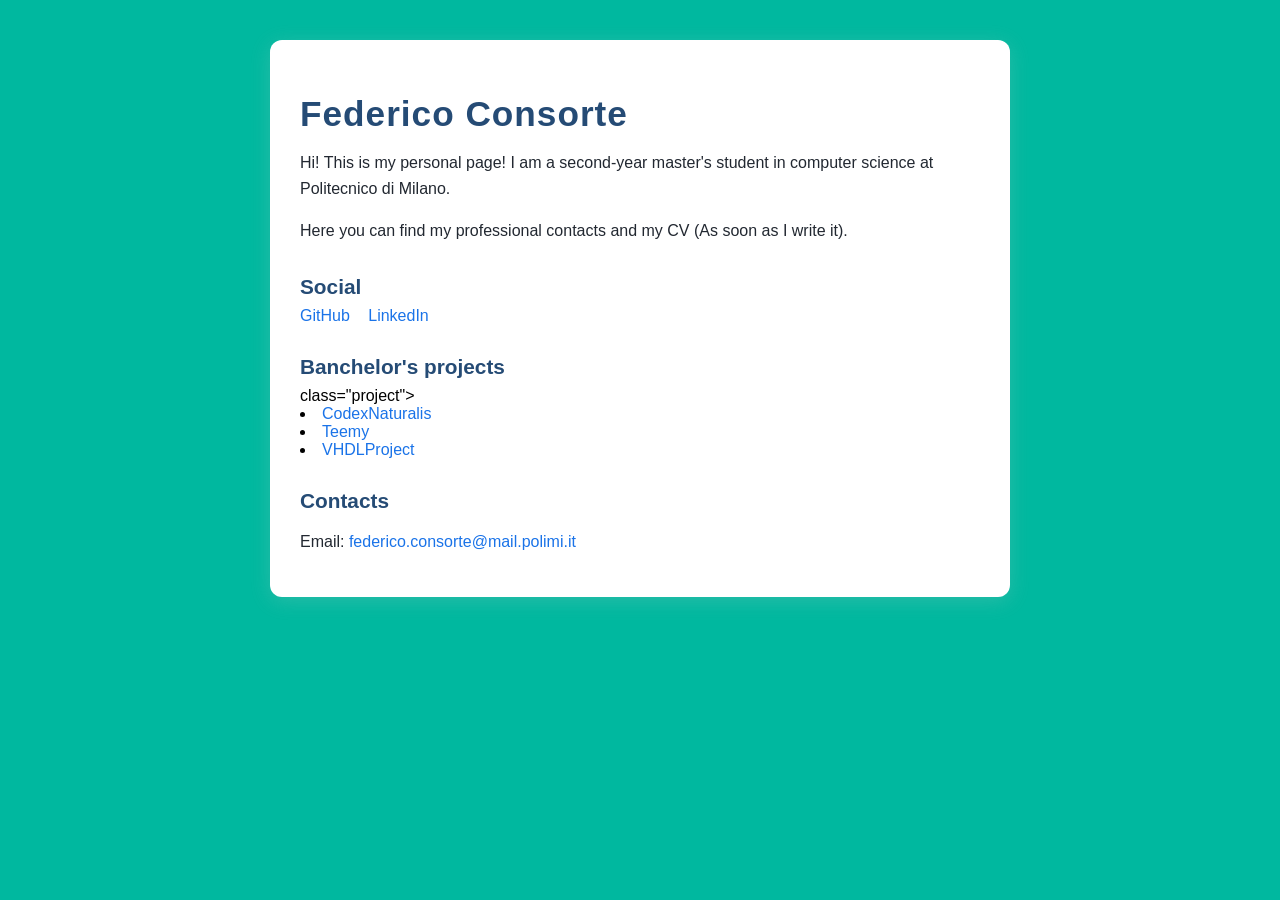
==== index.html @ 50ad9b8f "Add project list section in index.html" ====
<!DOCTYPE html>
<html lang="it">
<head>
    <link rel="stylesheet" href="stile.css">
    <meta charset="UTF-8">
    <title>My amazing adventures</title>
    <meta name="viewport" content="width=device-width, initial-scale=1.0">
    <style>
        body {
            font-family: Arial, Helvetica, sans-serif;
            margin: 0;
            padding: 0;
        }
        .container {
            max-width: 680px;
            margin: 40px auto;
            padding: 30px;
            border-radius: 12px;
            box-shadow: 0 4px 20px #cccccc33;
            background: #FFFFFF;
            z-index: 0;
        }
        h1, h2 {
            color: #254b75;
        }
        ul.social {
            list-style: none;
            padding: 0;
        }
        ul.social li {
            display: inline;
            margin-right: 14px;
        }
        u2.project {
            list-style: none;
            padding: 0;
        }
        u2.project li {
            display: inline;
            margin-right: 14px;
        }
        a {
            color: #1a73e8;
            text-decoration: none;
        }
        a:hover {
            text-decoration: underline;
        }
    </style>
</head>
<body>
<div class="background"></div>
<div class="container">
    <h1>Federico Consorte</h1>
    <p>Hi! This is my personal page! I am a second-year master's student in computer science at Politecnico di Milano.</p>
    <p>Here you can find my professional contacts and my CV (As soon as I write it).</p>
    <h2>Social</h2>
    <ul class="social">
        <!-- Inserisci qui i tuoi link social. Esempio per GitHub, LinkedIn, Twitter: -->
        <li><a href="https://github.com/ilcons22" target="_blank">GitHub</a></li>
        <li><a href="https://www.linkedin.com/in/federico-consorte-6b28241b6/" target="_blank">LinkedIn</a></li>
        <!-- <li><a href="URL_TUO_SOCIAL" target="_blank">Nome del Social</a></li> -->
    </ul>
    <h2>Banchelor's projects</h2>
    <u2> class="project">
        <li><a href="https://github.com/Ago19pc/IS24-AM04" target="_blank">CodexNaturalis</a></li>
        <li><a href="https://github.com/dltmtt/HCI23-GliInformagici" target="_blank">Teemy</a></li>
        <li><a href="https://github.com/Ago19pc/ProgettoReti" target="_blank">VHDLProject</a></li>
    </u2>

    <!--<h2>CV</h2>
     Inserisci qui un link scaricabile/cliccabile al tuo CV,
         carica prima il file PDF nel repository e metti qui il nome file 
    <p>
        <a href="cv_nomecognome.pdf" target="_blank">Scarica il mio CV in PDF</a>
    </p> -->
    
    <h2>Contacts</h2>
    <!-- Puoi aggiungere eventuali indirizzi email o altri contatti -->
    <p>
        <!-- Esempio: -->
        Email: <a href="mailto:federico.consorte@mail.polimi.it">federico.consorte@mail.polimi.it</a>
    </p>
</div>
</body>
</html>
---- stile.css ----
body {
    font-family: Arial, Helvetica, sans-serif;
    margin: 0;
    padding: 0;
}
.background {
  position: fixed;
  top: 0;
  left: 0;
  width: 100%;
  height: 100%;
  background-size: auto;
  background-color: #00B89F;
  z-index: -1;
}

.container {
    max-width: 680px;
    margin: 40px auto;
    padding: 30px;
    border-radius: 12px;
    box-shadow: 0 4px 20px #cccccc33;
}

h1, h2 {
    color: #254b75;
}

h1 {
    font-size: 2.2em;
    letter-spacing: 1px;
    margin-bottom: 10px;
}
h2 {
    font-size: 1.3em;
    margin-top: 30px;
    margin-bottom: 8px;
}

ul.social {
    list-style: none;
    padding: 0;
    margin: 0 0 10px 0;
}

ul.social li {
    display: inline;
    margin-right: 14px;
}

a {
    color: #1a73e8;
    text-decoration: none;
    transition: color 0.2s;
}

a:hover {
    text-decoration: underline;
    color: #43a047;
}

p {
    color: #222831;
    line-height: 1.65;
    margin-bottom: 12px;
}

@media (max-width: 750px) {
    .container {
        margin: 12px;
        padding: 20px 10px;
    }
    h1 {
        font-size: 1.4em;
    }
    h2 {
        font-size: 1.12em;
    }
}
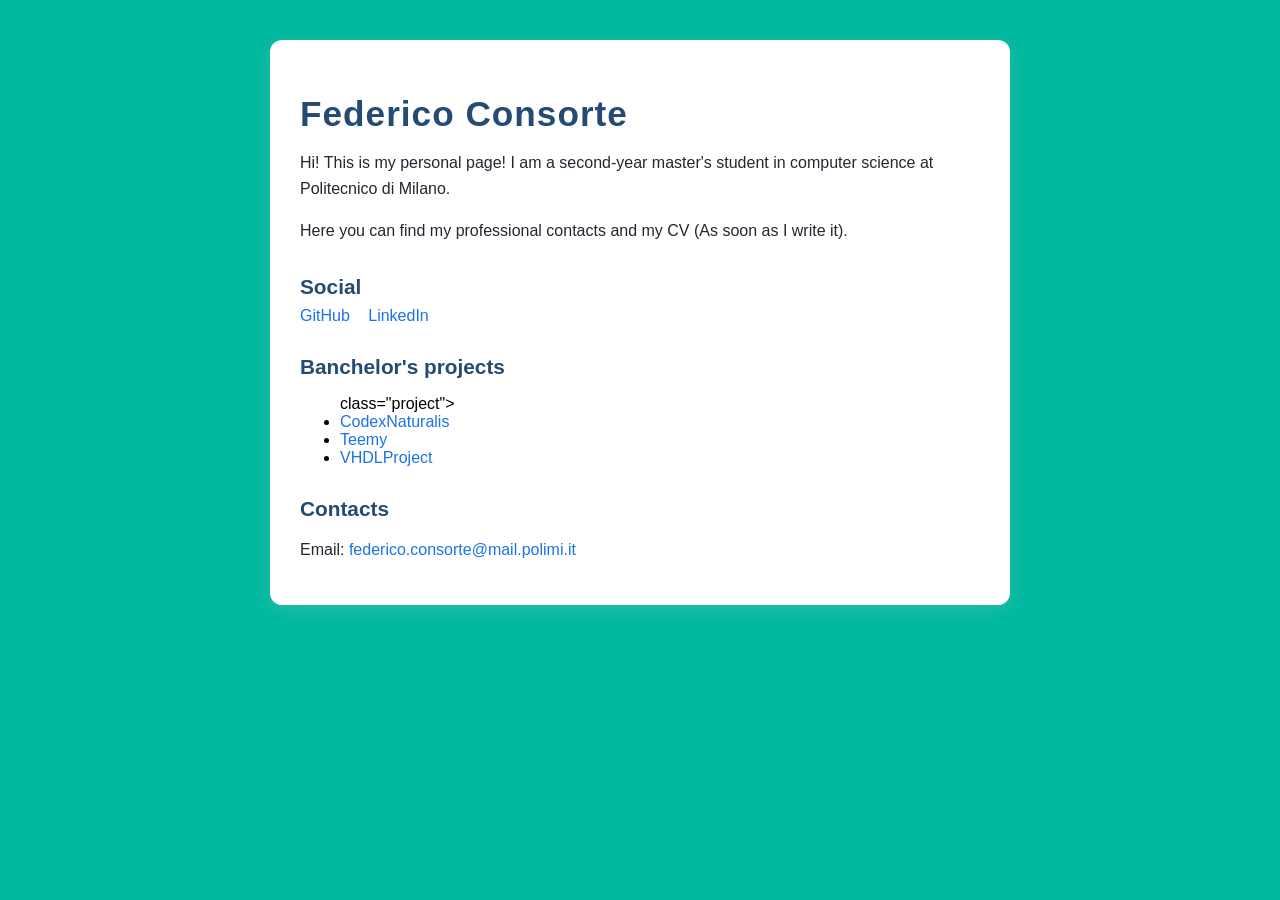
==== commit 7126633e: "Fix HTML structure for project list" ====
--- a/index.html
+++ b/index.html
@@ -31,11 +31,11 @@
             display: inline;
             margin-right: 14px;
         }
-        u2.project {
+        ul.project {
             list-style: none;
             padding: 0;
         }
-        u2.project li {
+        ul.project li {
             display: inline;
             margin-right: 14px;
         }
@@ -62,11 +62,11 @@
         <!-- <li><a href="URL_TUO_SOCIAL" target="_blank">Nome del Social</a></li> -->
     </ul>
     <h2>Banchelor's projects</h2>
-    <u2> class="project">
+    <ul> class="project">
         <li><a href="https://github.com/Ago19pc/IS24-AM04" target="_blank">CodexNaturalis</a></li>
         <li><a href="https://github.com/dltmtt/HCI23-GliInformagici" target="_blank">Teemy</a></li>
         <li><a href="https://github.com/Ago19pc/ProgettoReti" target="_blank">VHDLProject</a></li>
-    </u2>
+    </ul>
 
     <!--<h2>CV</h2>
      Inserisci qui un link scaricabile/cliccabile al tuo CV,
--- a/stile.css
+++ b/stile.css
@@ -47,7 +47,16 @@
     display: inline;
     margin-right: 14px;
 }
+u2.project {
+    list-style: none;
+    padding: 0;
+    margin: 0 0 10px 0;
+}
 
+u2.project li {
+    display: inline;
+    margin-right: 14px;
+}
 a {
     color: #1a73e8;
     text-decoration: none;
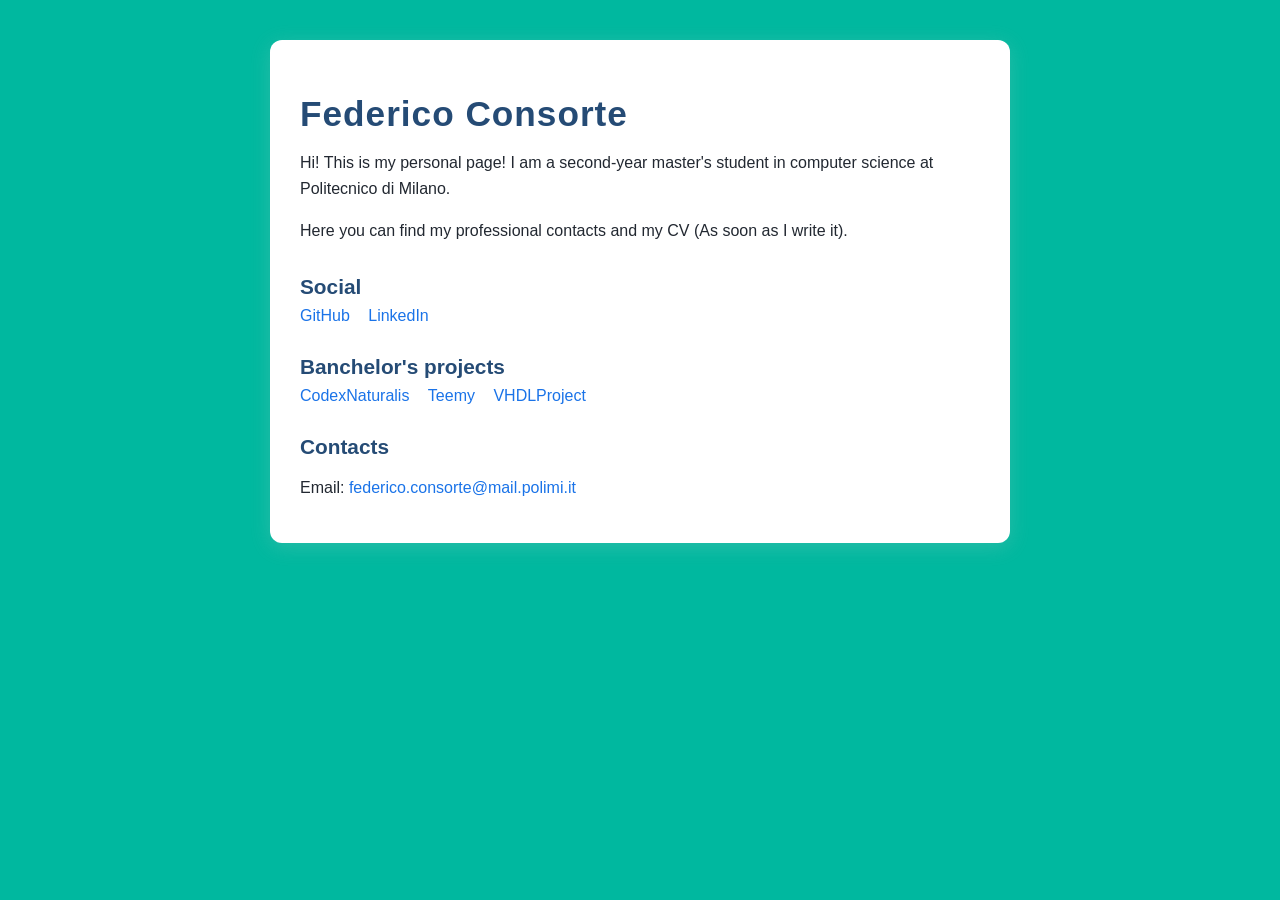
==== commit 0766bb73: "Fix ul tag syntax in index.html" ====
--- a/index.html
+++ b/index.html
@@ -62,7 +62,7 @@
         <!-- <li><a href="URL_TUO_SOCIAL" target="_blank">Nome del Social</a></li> -->
     </ul>
     <h2>Banchelor's projects</h2>
-    <ul> class="project">
+    <ul class="project">
         <li><a href="https://github.com/Ago19pc/IS24-AM04" target="_blank">CodexNaturalis</a></li>
         <li><a href="https://github.com/dltmtt/HCI23-GliInformagici" target="_blank">Teemy</a></li>
         <li><a href="https://github.com/Ago19pc/ProgettoReti" target="_blank">VHDLProject</a></li>
--- a/stile.css
+++ b/stile.css
@@ -47,13 +47,13 @@
     display: inline;
     margin-right: 14px;
 }
-u2.project {
+ul.project {
     list-style: none;
     padding: 0;
     margin: 0 0 10px 0;
 }
 
-u2.project li {
+ul.project li {
     display: inline;
     margin-right: 14px;
 }
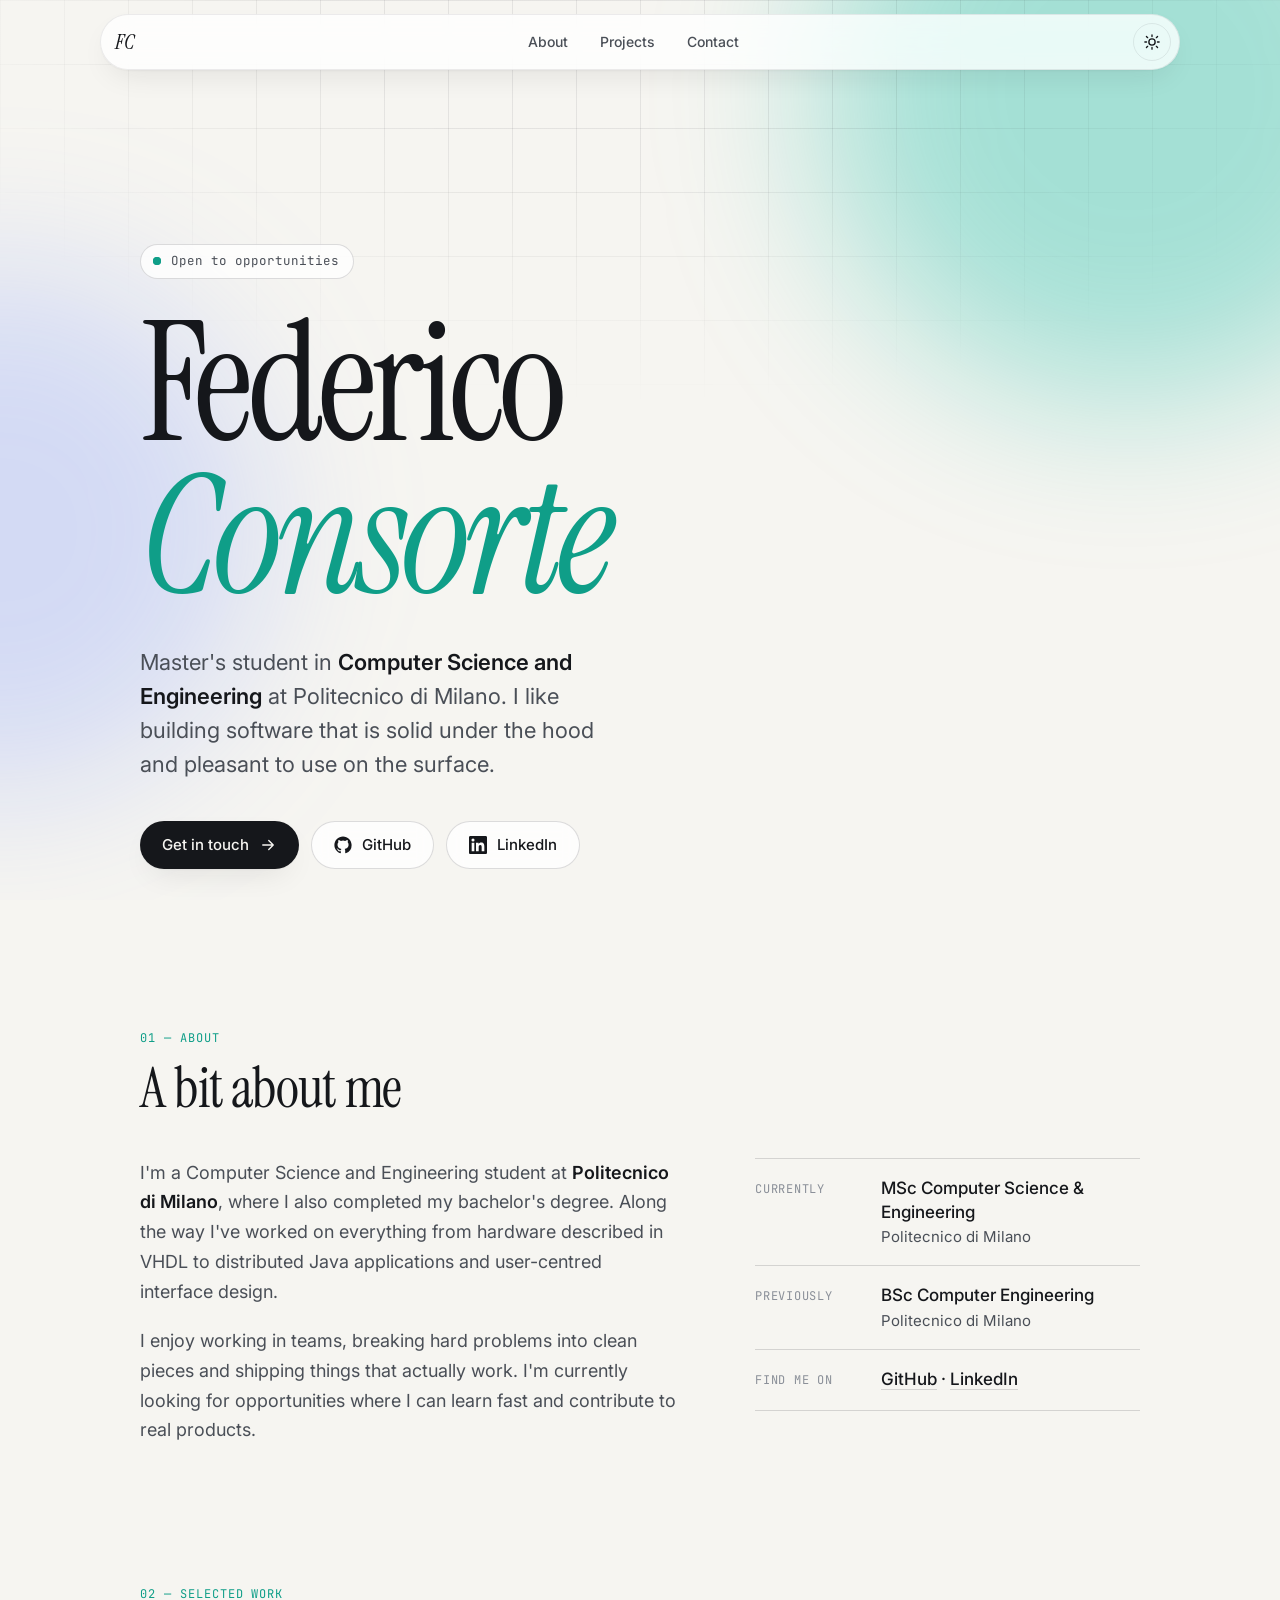
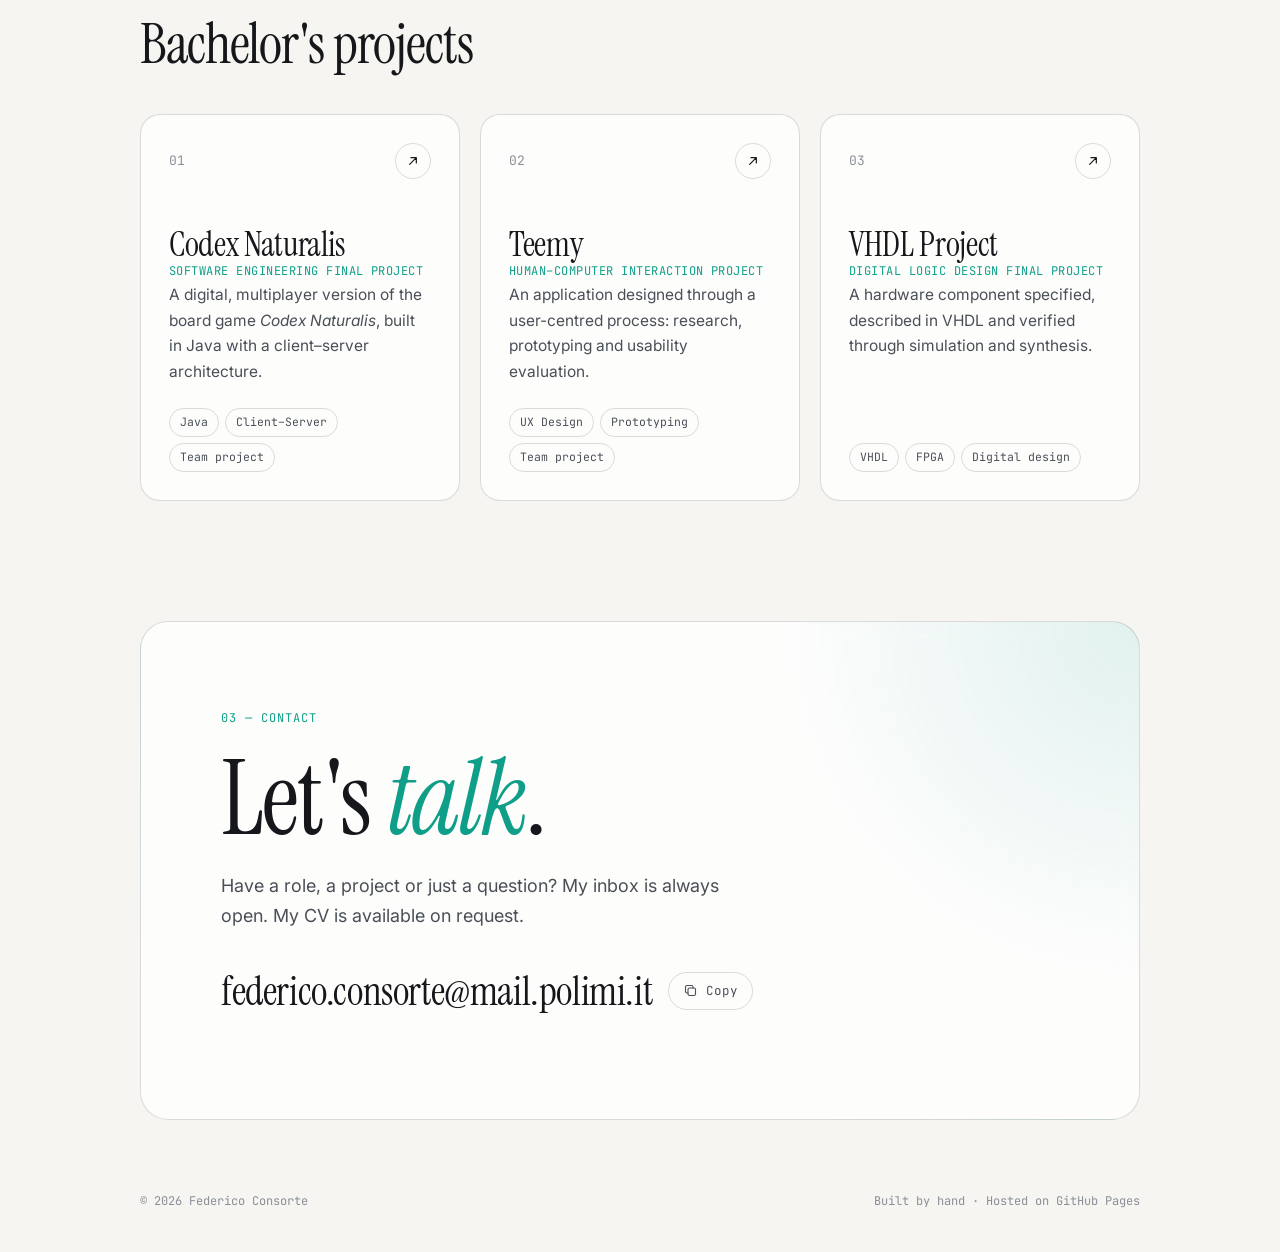
==== commit fd2ae796: "Redesign personal site with a modern, responsive layout - New editorial look: serif display type, so" ====
--- a/index.html
+++ b/index.html
@@ -1,86 +1,277 @@
 <!DOCTYPE html>
-<html lang="it">
+<html lang="en">
 <head>
+    <meta charset="UTF-8">
+    <meta name="viewport" content="width=device-width, initial-scale=1.0">
+    <title>Federico Consorte — Computer Science &amp; Engineering</title>
+    <meta name="description" content="Federico Consorte — Master's student in Computer Science and Engineering at Politecnico di Milano. Projects, contacts and CV.">
+    <meta name="theme-color" content="#f6f5f1" media="(prefers-color-scheme: light)">
+    <meta name="theme-color" content="#0c0e11" media="(prefers-color-scheme: dark)">
+
+    <meta property="og:type" content="website">
+    <meta property="og:title" content="Federico Consorte">
+    <meta property="og:description" content="Master's student in Computer Science and Engineering at Politecnico di Milano.">
+    <meta property="og:url" content="https://ilcons22.github.io/">
+
+    <link rel="icon" href="data:image/svg+xml,%3Csvg xmlns='http://www.w3.org/2000/svg' viewBox='0 0 64 64'%3E%3Crect width='64' height='64' rx='16' fill='%230f9e88'/%3E%3Ctext x='50%25' y='54%25' text-anchor='middle' dominant-baseline='middle' font-family='Georgia,serif' font-style='italic' font-size='34' fill='%23fff'%3EFC%3C/text%3E%3C/svg%3E">
+
+    <link rel="preconnect" href="https://fonts.googleapis.com">
+    <link rel="preconnect" href="https://fonts.gstatic.com" crossorigin>
+    <link href="https://fonts.googleapis.com/css2?family=Instrument+Serif:ital@0;1&family=Inter:wght@400;500;600&family=JetBrains+Mono:wght@400;500&display=swap" rel="stylesheet">
+
     <link rel="stylesheet" href="stile.css">
-    <meta charset="UTF-8">
-    <title>My amazing adventures</title>
-    <meta name="viewport" content="width=device-width, initial-scale=1.0">
-    <style>
-        body {
-            font-family: Arial, Helvetica, sans-serif;
-            margin: 0;
-            padding: 0;
-        }
-        .container {
-            max-width: 680px;
-            margin: 40px auto;
-            padding: 30px;
-            border-radius: 12px;
-            box-shadow: 0 4px 20px #cccccc33;
-            background: #FFFFFF;
-            z-index: 0;
-        }
-        h1, h2 {
-            color: #254b75;
-        }
-        ul.social {
-            list-style: none;
-            padding: 0;
-        }
-        ul.social li {
-            display: inline;
-            margin-right: 14px;
-        }
-        ul.project {
-            list-style: none;
-            padding: 0;
-        }
-        ul.project li {
-            display: inline;
-            margin-right: 14px;
-        }
-        a {
-            color: #1a73e8;
-            text-decoration: none;
-        }
-        a:hover {
-            text-decoration: underline;
-        }
-    </style>
+
+    <script>
+        // Apply the saved theme before first paint to avoid a flash.
+        try {
+            var t = localStorage.getItem('theme');
+            if (t === 'light' || t === 'dark') document.documentElement.dataset.theme = t;
+        } catch (e) {}
+        document.documentElement.classList.add('js');
+    </script>
 </head>
 <body>
-<div class="background"></div>
-<div class="container">
-    <h1>Federico Consorte</h1>
-    <p>Hi! This is my personal page! I am a second-year master's student in computer science at Politecnico di Milano.</p>
-    <p>Here you can find my professional contacts and my CV (As soon as I write it).</p>
-    <h2>Social</h2>
-    <ul class="social">
-        <!-- Inserisci qui i tuoi link social. Esempio per GitHub, LinkedIn, Twitter: -->
-        <li><a href="https://github.com/ilcons22" target="_blank">GitHub</a></li>
-        <li><a href="https://www.linkedin.com/in/federico-consorte-6b28241b6/" target="_blank">LinkedIn</a></li>
-        <!-- <li><a href="URL_TUO_SOCIAL" target="_blank">Nome del Social</a></li> -->
-    </ul>
-    <h2>Banchelor's projects</h2>
-    <ul class="project">
-        <li><a href="https://github.com/Ago19pc/IS24-AM04" target="_blank">CodexNaturalis</a></li>
-        <li><a href="https://github.com/dltmtt/HCI23-GliInformagici" target="_blank">Teemy</a></li>
-        <li><a href="https://github.com/Ago19pc/ProgettoReti" target="_blank">VHDLProject</a></li>
-    </ul>
-
-    <!--<h2>CV</h2>
-     Inserisci qui un link scaricabile/cliccabile al tuo CV,
-         carica prima il file PDF nel repository e metti qui il nome file 
-    <p>
-        <a href="cv_nomecognome.pdf" target="_blank">Scarica il mio CV in PDF</a>
-    </p> -->
-    
-    <h2>Contacts</h2>
-    <!-- Puoi aggiungere eventuali indirizzi email o altri contatti -->
-    <p>
-        <!-- Esempio: -->
-        Email: <a href="mailto:federico.consorte@mail.polimi.it">federico.consorte@mail.polimi.it</a>
-    </p>
+<div class="backdrop" aria-hidden="true">
+    <div class="blob blob-1"></div>
+    <div class="blob blob-2"></div>
+    <div class="grid"></div>
 </div>
+
+<header class="nav">
+    <div class="nav-inner">
+        <a class="monogram" href="#top" aria-label="Back to top">FC</a>
+        <nav aria-label="Main">
+            <ul>
+                <li><a href="#about">About</a></li>
+                <li><a href="#projects">Projects</a></li>
+                <li><a href="#contact">Contact</a></li>
+            </ul>
+        </nav>
+        <button class="theme-toggle" type="button" aria-label="Toggle dark mode">
+            <svg class="icon-sun" viewBox="0 0 24 24" aria-hidden="true"><circle cx="12" cy="12" r="4.2"/><path d="M12 2.5v2.2M12 19.3v2.2M4.6 4.6l1.6 1.6M17.8 17.8l1.6 1.6M2.5 12h2.2M19.3 12h2.2M4.6 19.4l1.6-1.6M17.8 6.2l1.6-1.6"/></svg>
+            <svg class="icon-moon" viewBox="0 0 24 24" aria-hidden="true"><path d="M20.2 14.6A8.5 8.5 0 0 1 9.4 3.8a8.5 8.5 0 1 0 10.8 10.8Z"/></svg>
+        </button>
+    </div>
+</header>
+
+<main id="top">
+
+    <!-- HERO -->
+    <section class="hero">
+        <p class="status reveal"><span class="dot"></span>Open to opportunities</p>
+        <h1 class="reveal">
+            Federico<br>
+            <em>Consorte</em>
+        </h1>
+        <p class="lead reveal">
+            Master's student in <strong>Computer Science and Engineering</strong>
+            at Politecnico di Milano. I like building software that is solid
+            under the hood and pleasant to use on the surface.
+        </p>
+        <div class="actions reveal">
+            <a class="btn btn-primary" href="mailto:federico.consorte@mail.polimi.it">
+                Get in touch
+                <svg viewBox="0 0 24 24" aria-hidden="true"><path d="M5 12h14M13 6l6 6-6 6"/></svg>
+            </a>
+            <a class="btn btn-ghost" href="https://github.com/ilcons22" target="_blank" rel="noopener">
+                <svg class="brand" viewBox="0 0 24 24" aria-hidden="true"><path d="M12 .5C5.65.5.5 5.65.5 12c0 5.08 3.29 9.39 7.86 10.91.58.1.79-.25.79-.56v-2c-3.2.7-3.87-1.37-3.87-1.37-.52-1.33-1.28-1.69-1.28-1.69-1.05-.72.08-.7.08-.7 1.16.08 1.77 1.19 1.77 1.19 1.03 1.77 2.7 1.26 3.36.96.1-.75.4-1.26.73-1.55-2.55-.29-5.24-1.28-5.24-5.69 0-1.26.45-2.28 1.19-3.09-.12-.29-.52-1.46.11-3.05 0 0 .97-.31 3.17 1.18a11 11 0 0 1 5.77 0c2.2-1.49 3.17-1.18 3.17-1.18.63 1.59.23 2.76.11 3.05.74.81 1.19 1.83 1.19 3.09 0 4.42-2.69 5.39-5.26 5.68.41.36.78 1.06.78 2.14v3.17c0 .31.21.67.8.56A11.5 11.5 0 0 0 23.5 12C23.5 5.65 18.35.5 12 .5Z"/></svg>
+                GitHub
+            </a>
+            <a class="btn btn-ghost" href="https://www.linkedin.com/in/federico-consorte-6b28241b6/" target="_blank" rel="noopener">
+                <svg class="brand" viewBox="0 0 24 24" aria-hidden="true"><path d="M20.45 20.45h-3.55v-5.57c0-1.33-.03-3.04-1.85-3.04-1.86 0-2.14 1.45-2.14 2.94v5.67H9.35V9h3.41v1.56h.05c.48-.9 1.64-1.85 3.37-1.85 3.6 0 4.27 2.37 4.27 5.46v6.28ZM5.34 7.43a2.06 2.06 0 1 1 0-4.12 2.06 2.06 0 0 1 0 4.12ZM7.12 20.45H3.56V9h3.56v11.45ZM22.22 0H1.77C.79 0 0 .77 0 1.73v20.54C0 23.23.79 24 1.77 24h20.45c.98 0 1.78-.77 1.78-1.73V1.73C24 .77 23.2 0 22.22 0Z"/></svg>
+                LinkedIn
+            </a>
+        </div>
+    </section>
+
+    <!-- ABOUT -->
+    <section id="about" class="section">
+        <div class="section-head reveal">
+            <span class="eyebrow">01 — About</span>
+            <h2>A bit about me</h2>
+        </div>
+        <div class="about-grid">
+            <div class="about-text reveal">
+                <p>
+                    I'm a Computer Science and Engineering student at
+                    <strong>Politecnico di Milano</strong>, where I also completed
+                    my bachelor's degree. Along the way I've worked on everything from
+                    hardware described in VHDL to distributed Java applications and
+                    user-centred interface design.
+                </p>
+                <p>
+                    I enjoy working in teams, breaking hard problems into clean pieces
+                    and shipping things that actually work. I'm currently looking for
+                    opportunities where I can learn fast and contribute to real products.
+                </p>
+            </div>
+            <dl class="facts reveal">
+                <div>
+                    <dt>Currently</dt>
+                    <dd>MSc Computer Science &amp; Engineering<span>Politecnico di Milano</span></dd>
+                </div>
+                <div>
+                    <dt>Previously</dt>
+                    <dd>BSc Computer Engineering<span>Politecnico di Milano</span></dd>
+                </div>
+                <div>
+                    <dt>Find me on</dt>
+                    <dd class="links">
+                        <a href="https://github.com/ilcons22" target="_blank" rel="noopener">GitHub</a> ·
+                        <a href="https://www.linkedin.com/in/federico-consorte-6b28241b6/" target="_blank" rel="noopener">LinkedIn</a>
+                    </dd>
+                </div>
+            </dl>
+        </div>
+    </section>
+
+    <!-- PROJECTS -->
+    <section id="projects" class="section">
+        <div class="section-head reveal">
+            <span class="eyebrow">02 — Selected work</span>
+            <h2>Bachelor's projects</h2>
+        </div>
+
+        <div class="projects">
+            <a class="card reveal" href="https://github.com/Ago19pc/IS24-AM04" target="_blank" rel="noopener">
+                <div class="card-top">
+                    <span class="card-index">01</span>
+                    <svg class="card-arrow" viewBox="0 0 24 24" aria-hidden="true"><path d="M7 17 17 7M9 7h8v8"/></svg>
+                </div>
+                <h3>Codex Naturalis</h3>
+                <p class="card-context">Software Engineering final project</p>
+                <p>A digital, multiplayer version of the board game <em>Codex Naturalis</em>,
+                   built in Java with a client–server architecture.</p>
+                <ul class="tags">
+                    <li>Java</li><li>Client–Server</li><li>Team project</li>
+                </ul>
+            </a>
+
+            <a class="card reveal" href="https://github.com/dltmtt/HCI23-GliInformagici" target="_blank" rel="noopener">
+                <div class="card-top">
+                    <span class="card-index">02</span>
+                    <svg class="card-arrow" viewBox="0 0 24 24" aria-hidden="true"><path d="M7 17 17 7M9 7h8v8"/></svg>
+                </div>
+                <h3>Teemy</h3>
+                <p class="card-context">Human–Computer Interaction project</p>
+                <p>An application designed through a user-centred process: research,
+                   prototyping and usability evaluation.</p>
+                <ul class="tags">
+                    <li>UX Design</li><li>Prototyping</li><li>Team project</li>
+                </ul>
+            </a>
+
+            <a class="card reveal" href="https://github.com/Ago19pc/ProgettoReti" target="_blank" rel="noopener">
+                <div class="card-top">
+                    <span class="card-index">03</span>
+                    <svg class="card-arrow" viewBox="0 0 24 24" aria-hidden="true"><path d="M7 17 17 7M9 7h8v8"/></svg>
+                </div>
+                <h3>VHDL Project</h3>
+                <p class="card-context">Digital Logic Design final project</p>
+                <p>A hardware component specified, described in VHDL and
+                   verified through simulation and synthesis.</p>
+                <ul class="tags">
+                    <li>VHDL</li><li>FPGA</li><li>Digital design</li>
+                </ul>
+            </a>
+        </div>
+    </section>
+
+    <!-- CONTACT -->
+    <section id="contact" class="section contact">
+        <div class="contact-card reveal">
+            <span class="eyebrow">03 — Contact</span>
+            <h2>Let's <em>talk</em>.</h2>
+            <p>Have a role, a project or just a question? My inbox is always open.
+               My CV is available on request.</p>
+
+            <div class="email-row">
+                <a class="email" href="mailto:federico.consorte@mail.polimi.it">federico.consorte@mail.polimi.it</a>
+                <button class="copy" type="button" data-copy="federico.consorte@mail.polimi.it" aria-label="Copy email address">
+                    <svg viewBox="0 0 24 24" aria-hidden="true"><rect x="8" y="8" width="12" height="12" rx="2.5"/><path d="M16 8V6.5A2.5 2.5 0 0 0 13.5 4h-7A2.5 2.5 0 0 0 4 6.5v7A2.5 2.5 0 0 0 6.5 16H8"/></svg>
+                    <span class="copy-label">Copy</span>
+                </button>
+            </div>
+
+            <!-- CV: carica il PDF nel repository, poi decommenta e aggiorna il nome del file.
+            <a class="btn btn-primary" href="cv_federico_consorte.pdf" target="_blank">
+                Download CV
+                <svg viewBox="0 0 24 24" aria-hidden="true"><path d="M12 4v12M6 11l6 6 6-6M5 20h14"/></svg>
+            </a>
+            -->
+        </div>
+    </section>
+</main>
+
+<footer class="footer">
+    <span>© <span id="year">2026</span> Federico Consorte</span>
+    <span>Built by hand · Hosted on GitHub Pages</span>
+</footer>
+
+<script>
+    // Theme toggle
+    (function () {
+        var root = document.documentElement;
+        var btn = document.querySelector('.theme-toggle');
+        function current() {
+            if (root.dataset.theme) return root.dataset.theme;
+            return window.matchMedia('(prefers-color-scheme: dark)').matches ? 'dark' : 'light';
+        }
+        btn.addEventListener('click', function () {
+            var next = current() === 'dark' ? 'light' : 'dark';
+            root.dataset.theme = next;
+            try { localStorage.setItem('theme', next); } catch (e) {}
+        });
+    })();
+
+    // Reveal on scroll
+    (function () {
+        var items = document.querySelectorAll('.reveal');
+        if (!('IntersectionObserver' in window)) {
+            items.forEach(function (el) { el.classList.add('in'); });
+            return;
+        }
+        var io = new IntersectionObserver(function (entries) {
+            entries.forEach(function (e) {
+                if (e.isIntersecting) {
+                    e.target.classList.add('in');
+                    io.unobserve(e.target);
+                }
+            });
+        }, { threshold: 0.12, rootMargin: '0px 0px -40px 0px' });
+        items.forEach(function (el) { io.observe(el); });
+    })();
+
+    // Spotlight effect on project cards
+    document.querySelectorAll('.card').forEach(function (card) {
+        card.addEventListener('pointermove', function (e) {
+            var r = card.getBoundingClientRect();
+            card.style.setProperty('--mx', (e.clientX - r.left) + 'px');
+            card.style.setProperty('--my', (e.clientY - r.top) + 'px');
+        });
+    });
+
+    // Copy email
+    (function () {
+        var btn = document.querySelector('.copy');
+        var label = btn.querySelector('.copy-label');
+        btn.addEventListener('click', function () {
+            var text = btn.dataset.copy;
+            function done() {
+                label.textContent = 'Copied!';
+                btn.classList.add('copied');
+                setTimeout(function () {
+                    label.textContent = 'Copy';
+                    btn.classList.remove('copied');
+                }, 1800);
+            }
+            if (navigator.clipboard) {
+                navigator.clipboard.writeText(text).then(done, function () {});
+            }
+        });
+    })();
+
+    document.getElementById('year').textContent = new Date().getFullYear();
+</script>
 </body>
 </html>
--- a/stile.css
+++ b/stile.css
@@ -1,88 +1,793 @@
+/* ==========================================================================
+   Tokens
+   ========================================================================== */
+:root {
+    --bg: #f6f5f1;
+    --bg-elev: #ffffffcc;
+    --ink: #15171b;
+    --ink-soft: #4a4f57;
+    --ink-faint: #8a8f98;
+    --line: #15171b14;
+    --line-strong: #15171b26;
+    --accent: #0f9e88;
+    --accent-ink: #ffffff;
+    --accent-soft: #0f9e881f;
+    --blob-1: #00b89f55;
+    --blob-2: #6c8cff40;
+    --shadow: 0 1px 2px #15171b0a, 0 12px 32px -12px #15171b1f;
+
+    --font-display: "Instrument Serif", Georgia, "Times New Roman", serif;
+    --font-body: "Inter", system-ui, -apple-system, "Segoe UI", Roboto, sans-serif;
+    --font-mono: "JetBrains Mono", ui-monospace, SFMono-Regular, Menlo, monospace;
+
+    --radius: 20px;
+    --max: 1080px;
+    --gutter: clamp(16px, 5vw, 40px);
+
+    color-scheme: light;
+}
+
+@media (prefers-color-scheme: dark) {
+    :root:not([data-theme="light"]) {
+        --bg: #0c0e11;
+        --bg-elev: #15181dcc;
+        --ink: #ecebe6;
+        --ink-soft: #a7abb3;
+        --ink-faint: #6d727b;
+        --line: #ffffff12;
+        --line-strong: #ffffff24;
+        --accent: #3ad6bd;
+        --accent-ink: #06231e;
+        --accent-soft: #3ad6bd1f;
+        --blob-1: #00b89f38;
+        --blob-2: #6c8cff2a;
+        --shadow: 0 1px 2px #0006, 0 16px 40px -16px #000a;
+        color-scheme: dark;
+    }
+}
+
+:root[data-theme="dark"] {
+    --bg: #0c0e11;
+    --bg-elev: #15181dcc;
+    --ink: #ecebe6;
+    --ink-soft: #a7abb3;
+    --ink-faint: #6d727b;
+    --line: #ffffff12;
+    --line-strong: #ffffff24;
+    --accent: #3ad6bd;
+    --accent-ink: #06231e;
+    --accent-soft: #3ad6bd1f;
+    --blob-1: #00b89f38;
+    --blob-2: #6c8cff2a;
+    --shadow: 0 1px 2px #0006, 0 16px 40px -16px #000a;
+    color-scheme: dark;
+}
+
+/* ==========================================================================
+   Base
+   ========================================================================== */
+*,
+*::before,
+*::after {
+    box-sizing: border-box;
+}
+
+html {
+    scroll-behavior: smooth;
+    -webkit-text-size-adjust: 100%;
+}
+
 body {
-    font-family: Arial, Helvetica, sans-serif;
+    margin: 0;
+    background: var(--bg);
+    color: var(--ink);
+    font-family: var(--font-body);
+    font-size: 17px;
+    line-height: 1.65;
+    -webkit-font-smoothing: antialiased;
+    text-rendering: optimizeLegibility;
+    overflow-x: hidden;
+    transition: background-color .4s ease, color .4s ease;
+}
+
+a {
+    color: inherit;
+    text-decoration: none;
+}
+
+strong {
+    font-weight: 600;
+    color: var(--ink);
+}
+
+::selection {
+    background: var(--accent);
+    color: var(--accent-ink);
+}
+
+:focus-visible {
+    outline: 2px solid var(--accent);
+    outline-offset: 3px;
+    border-radius: 6px;
+}
+
+svg {
+    width: 18px;
+    height: 18px;
+    fill: none;
+    stroke: currentColor;
+    stroke-width: 1.8;
+    stroke-linecap: round;
+    stroke-linejoin: round;
+    flex-shrink: 0;
+}
+
+svg.brand {
+    fill: currentColor;
+    stroke: none;
+}
+
+/* ==========================================================================
+   Backdrop
+   ========================================================================== */
+.backdrop {
+    position: fixed;
+    inset: 0;
+    z-index: -1;
+    overflow: hidden;
+    pointer-events: none;
+}
+
+.blob {
+    position: absolute;
+    border-radius: 50%;
+    filter: blur(80px);
+    will-change: transform;
+}
+
+.blob-1 {
+    width: 620px;
+    height: 620px;
+    top: -220px;
+    right: -160px;
+    background: var(--blob-1);
+    animation: drift 22s ease-in-out infinite alternate;
+}
+
+.blob-2 {
+    width: 520px;
+    height: 520px;
+    top: 30vh;
+    left: -260px;
+    background: var(--blob-2);
+    animation: drift 28s ease-in-out infinite alternate-reverse;
+}
+
+.grid {
+    position: absolute;
+    inset: 0;
+    background-image:
+        linear-gradient(var(--line) 1px, transparent 1px),
+        linear-gradient(90deg, var(--line) 1px, transparent 1px);
+    background-size: 64px 64px;
+    mask-image: radial-gradient(ellipse 80% 60% at 50% 0%, #000 30%, transparent 75%);
+    -webkit-mask-image: radial-gradient(ellipse 80% 60% at 50% 0%, #000 30%, transparent 75%);
+}
+
+@keyframes drift {
+    from { transform: translate3d(0, 0, 0) scale(1); }
+    to   { transform: translate3d(60px, 80px, 0) scale(1.12); }
+}
+
+/* ==========================================================================
+   Navigation
+   ========================================================================== */
+.nav {
+    position: sticky;
+    top: 0;
+    z-index: 10;
+    padding: 14px var(--gutter);
+}
+
+.nav-inner {
+    max-width: var(--max);
+    margin: 0 auto;
+    display: flex;
+    align-items: center;
+    justify-content: space-between;
+    gap: 16px;
+    padding: 8px 8px 8px 14px;
+    border: 1px solid var(--line);
+    border-radius: 999px;
+    background: var(--bg-elev);
+    backdrop-filter: blur(14px) saturate(1.4);
+    -webkit-backdrop-filter: blur(14px) saturate(1.4);
+    box-shadow: var(--shadow);
+}
+
+.monogram {
+    font-family: var(--font-display);
+    font-style: italic;
+    font-size: 22px;
+    line-height: 1;
+    letter-spacing: -.02em;
+}
+
+.nav ul {
+    display: flex;
+    gap: 4px;
     margin: 0;
     padding: 0;
-}
-.background {
-  position: fixed;
-  top: 0;
-  left: 0;
-  width: 100%;
-  height: 100%;
-  background-size: auto;
-  background-color: #00B89F;
-  z-index: -1;
-}
-
-.container {
-    max-width: 680px;
-    margin: 40px auto;
-    padding: 30px;
-    border-radius: 12px;
-    box-shadow: 0 4px 20px #cccccc33;
-}
-
-h1, h2 {
-    color: #254b75;
+    list-style: none;
+}
+
+.nav ul a {
+    display: block;
+    padding: 6px 14px;
+    border-radius: 999px;
+    font-size: 14px;
+    font-weight: 500;
+    color: var(--ink-soft);
+    transition: color .2s, background-color .2s;
+}
+
+.nav ul a:hover {
+    color: var(--ink);
+    background: var(--line);
+}
+
+.theme-toggle {
+    display: grid;
+    place-items: center;
+    width: 38px;
+    height: 38px;
+    padding: 0;
+    border: 1px solid var(--line);
+    border-radius: 50%;
+    background: transparent;
+    color: var(--ink);
+    cursor: pointer;
+    transition: background-color .2s, transform .3s;
+}
+
+.theme-toggle:hover {
+    background: var(--line);
+    transform: rotate(-15deg);
+}
+
+.theme-toggle .icon-moon { display: none; }
+
+:root[data-theme="dark"] .theme-toggle .icon-sun { display: none; }
+:root[data-theme="dark"] .theme-toggle .icon-moon { display: block; }
+
+@media (prefers-color-scheme: dark) {
+    :root:not([data-theme="light"]) .theme-toggle .icon-sun { display: none; }
+    :root:not([data-theme="light"]) .theme-toggle .icon-moon { display: block; }
+}
+
+/* ==========================================================================
+   Layout
+   ========================================================================== */
+main {
+    max-width: var(--max);
+    margin: 0 auto;
+    padding: 0 var(--gutter);
+}
+
+.section {
+    padding: clamp(64px, 10vw, 120px) 0 0;
+    scroll-margin-top: 80px;
+}
+
+.section-head {
+    display: flex;
+    flex-direction: column;
+    gap: 10px;
+    margin-bottom: 40px;
+}
+
+.eyebrow {
+    font-family: var(--font-mono);
+    font-size: 12px;
+    letter-spacing: .08em;
+    text-transform: uppercase;
+    color: var(--accent);
+}
+
+h1, h2, h3 {
+    margin: 0;
+    font-weight: 400;
+}
+
+h2 {
+    font-family: var(--font-display);
+    font-size: clamp(36px, 5.5vw, 56px);
+    line-height: 1.05;
+    letter-spacing: -.02em;
+}
+
+h2 em,
+h1 em {
+    font-style: italic;
+    color: var(--accent);
+}
+
+/* ==========================================================================
+   Hero
+   ========================================================================== */
+.hero {
+    padding: clamp(72px, 14vw, 160px) 0 clamp(24px, 4vw, 40px);
+}
+
+.status {
+    display: inline-flex;
+    align-items: center;
+    gap: 10px;
+    margin: 0 0 28px;
+    padding: 6px 14px 6px 12px;
+    border: 1px solid var(--line-strong);
+    border-radius: 999px;
+    background: var(--bg-elev);
+    font-family: var(--font-mono);
+    font-size: 12.5px;
+    color: var(--ink-soft);
+}
+
+.dot {
+    position: relative;
+    width: 8px;
+    height: 8px;
+    border-radius: 50%;
+    background: var(--accent);
+}
+
+.dot::after {
+    content: "";
+    position: absolute;
+    inset: 0;
+    border-radius: 50%;
+    background: var(--accent);
+    animation: ping 2s cubic-bezier(0, 0, .2, 1) infinite;
+}
+
+@keyframes ping {
+    75%, 100% { transform: scale(2.6); opacity: 0; }
 }
 
 h1 {
-    font-size: 2.2em;
-    letter-spacing: 1px;
-    margin-bottom: 10px;
-}
-h2 {
-    font-size: 1.3em;
-    margin-top: 30px;
-    margin-bottom: 8px;
-}
-
-ul.social {
+    font-family: var(--font-display);
+    font-size: clamp(64px, 13vw, 168px);
+    line-height: .92;
+    letter-spacing: -.035em;
+}
+
+.lead {
+    max-width: 34ch;
+    margin: 32px 0 0;
+    font-size: clamp(18px, 2.2vw, 22px);
+    line-height: 1.55;
+    color: var(--ink-soft);
+}
+
+.actions {
+    display: flex;
+    flex-wrap: wrap;
+    gap: 12px;
+    margin-top: 40px;
+}
+
+.btn {
+    display: inline-flex;
+    align-items: center;
+    gap: 10px;
+    height: 48px;
+    padding: 0 22px;
+    border-radius: 999px;
+    font-size: 15px;
+    font-weight: 500;
+    transition: transform .25s cubic-bezier(.2, .8, .2, 1), background-color .2s, border-color .2s, box-shadow .25s;
+}
+
+.btn:hover {
+    transform: translateY(-2px);
+}
+
+.btn-primary {
+    background: var(--ink);
+    color: var(--bg);
+    box-shadow: var(--shadow);
+}
+
+.btn-primary svg {
+    transition: transform .25s;
+}
+
+.btn-primary:hover svg {
+    transform: translateX(3px);
+}
+
+.btn-ghost {
+    border: 1px solid var(--line-strong);
+    background: var(--bg-elev);
+    backdrop-filter: blur(8px);
+    -webkit-backdrop-filter: blur(8px);
+}
+
+.btn-ghost:hover {
+    border-color: var(--ink-faint);
+}
+
+/* ==========================================================================
+   About
+   ========================================================================== */
+.about-grid {
+    display: grid;
+    grid-template-columns: 1.4fr 1fr;
+    gap: clamp(32px, 6vw, 80px);
+    align-items: start;
+}
+
+.about-text p {
+    margin: 0 0 20px;
+    font-size: 18px;
+    color: var(--ink-soft);
+}
+
+.facts {
+    margin: 0;
+    border-top: 1px solid var(--line-strong);
+}
+
+.facts > div {
+    display: grid;
+    grid-template-columns: 110px 1fr;
+    gap: 16px;
+    padding: 18px 0;
+    border-bottom: 1px solid var(--line-strong);
+}
+
+.facts dt {
+    padding-top: 3px;
+    font-family: var(--font-mono);
+    font-size: 12px;
+    letter-spacing: .06em;
+    text-transform: uppercase;
+    color: var(--ink-faint);
+}
+
+.facts dd {
+    margin: 0;
+    font-weight: 500;
+    line-height: 1.4;
+}
+
+.facts dd span {
+    display: block;
+    margin-top: 2px;
+    font-weight: 400;
+    font-size: 15px;
+    color: var(--ink-soft);
+}
+
+.facts .links a {
+    border-bottom: 1px solid var(--line-strong);
+    transition: border-color .2s, color .2s;
+}
+
+.facts .links a:hover {
+    color: var(--accent);
+    border-color: var(--accent);
+}
+
+/* ==========================================================================
+   Projects
+   ========================================================================== */
+.projects {
+    display: grid;
+    grid-template-columns: repeat(3, 1fr);
+    gap: 20px;
+}
+
+.card {
+    --mx: 50%;
+    --my: 0%;
+    position: relative;
+    display: flex;
+    flex-direction: column;
+    padding: 28px;
+    border: 1px solid var(--line-strong);
+    border-radius: var(--radius);
+    background: var(--bg-elev);
+    backdrop-filter: blur(10px);
+    -webkit-backdrop-filter: blur(10px);
+    overflow: hidden;
+    isolation: isolate;
+    transition: transform .35s cubic-bezier(.2, .8, .2, 1), border-color .25s, box-shadow .35s;
+}
+
+.card::before {
+    content: "";
+    position: absolute;
+    inset: 0;
+    z-index: -1;
+    background: radial-gradient(360px circle at var(--mx) var(--my), var(--accent-soft), transparent 70%);
+    opacity: 0;
+    transition: opacity .3s;
+}
+
+.card:hover {
+    transform: translateY(-4px);
+    border-color: var(--accent);
+    box-shadow: var(--shadow);
+}
+
+.card:hover::before {
+    opacity: 1;
+}
+
+.card-top {
+    display: flex;
+    justify-content: space-between;
+    align-items: center;
+    margin-bottom: 48px;
+}
+
+.card-index {
+    font-family: var(--font-mono);
+    font-size: 13px;
+    color: var(--ink-faint);
+}
+
+.card-arrow {
+    width: 36px;
+    height: 36px;
+    padding: 9px;
+    border: 1px solid var(--line-strong);
+    border-radius: 50%;
+    transition: transform .35s cubic-bezier(.2, .8, .2, 1), background-color .25s, color .25s, border-color .25s;
+}
+
+.card:hover .card-arrow {
+    transform: rotate(45deg);
+    background: var(--accent);
+    border-color: var(--accent);
+    color: var(--accent-ink);
+}
+
+.card h3 {
+    font-family: var(--font-display);
+    font-size: 34px;
+    line-height: 1.05;
+    letter-spacing: -.01em;
+}
+
+.card-context {
+    margin: 6px 0 16px;
+    font-family: var(--font-mono);
+    font-size: 12px;
+    letter-spacing: .04em;
+    text-transform: uppercase;
+    color: var(--accent);
+}
+
+.card p {
+    margin: 0;
+    font-size: 15.5px;
+    color: var(--ink-soft);
+}
+
+.card .card-context {
+    color: var(--accent);
+    font-size: 12px;
+}
+
+.tags {
+    display: flex;
+    flex-wrap: wrap;
+    gap: 6px;
+    margin: auto 0 0;
+    padding: 24px 0 0;
     list-style: none;
-    padding: 0;
-    margin: 0 0 10px 0;
-}
-
-ul.social li {
-    display: inline;
-    margin-right: 14px;
-}
-ul.project {
-    list-style: none;
-    padding: 0;
-    margin: 0 0 10px 0;
-}
-
-ul.project li {
-    display: inline;
-    margin-right: 14px;
-}
-a {
-    color: #1a73e8;
-    text-decoration: none;
-    transition: color 0.2s;
-}
-
-a:hover {
-    text-decoration: underline;
-    color: #43a047;
-}
-
-p {
-    color: #222831;
-    line-height: 1.65;
-    margin-bottom: 12px;
-}
-
-@media (max-width: 750px) {
-    .container {
-        margin: 12px;
-        padding: 20px 10px;
-    }
-    h1 {
-        font-size: 1.4em;
-    }
-    h2 {
-        font-size: 1.12em;
-    }
-}
+}
+
+.tags li {
+    padding: 4px 10px;
+    border: 1px solid var(--line-strong);
+    border-radius: 999px;
+    font-family: var(--font-mono);
+    font-size: 11.5px;
+    color: var(--ink-soft);
+}
+
+/* ==========================================================================
+   Contact
+   ========================================================================== */
+.contact-card {
+    position: relative;
+    padding: clamp(36px, 7vw, 80px);
+    border: 1px solid var(--line-strong);
+    border-radius: calc(var(--radius) + 8px);
+    background:
+        radial-gradient(600px circle at 100% 0%, var(--accent-soft), transparent 60%),
+        var(--bg-elev);
+    backdrop-filter: blur(10px);
+    -webkit-backdrop-filter: blur(10px);
+    overflow: hidden;
+}
+
+.contact-card h2 {
+    margin: 14px 0 18px;
+    font-size: clamp(48px, 9vw, 104px);
+}
+
+.contact-card > p {
+    max-width: 46ch;
+    margin: 0 0 36px;
+    font-size: 18px;
+    color: var(--ink-soft);
+}
+
+.email-row {
+    display: flex;
+    flex-wrap: wrap;
+    align-items: center;
+    gap: 12px 16px;
+    margin-bottom: 24px;
+}
+
+.email {
+    font-family: var(--font-display);
+    font-size: clamp(24px, 4.2vw, 40px);
+    line-height: 1.2;
+    letter-spacing: -.01em;
+    overflow-wrap: anywhere;
+    background: linear-gradient(currentColor, currentColor) 0 100% / 0 1px no-repeat;
+    transition: background-size .4s cubic-bezier(.2, .8, .2, 1), color .2s;
+}
+
+.email:hover {
+    color: var(--accent);
+    background-size: 100% 1px;
+}
+
+.copy {
+    display: inline-flex;
+    align-items: center;
+    gap: 8px;
+    height: 38px;
+    padding: 0 14px;
+    border: 1px solid var(--line-strong);
+    border-radius: 999px;
+    background: transparent;
+    color: var(--ink-soft);
+    font-family: var(--font-mono);
+    font-size: 12.5px;
+    cursor: pointer;
+    transition: color .2s, border-color .2s, background-color .2s;
+}
+
+.copy svg {
+    width: 15px;
+    height: 15px;
+}
+
+.copy:hover {
+    color: var(--ink);
+    border-color: var(--ink-faint);
+}
+
+.copy.copied {
+    color: var(--accent-ink);
+    background: var(--accent);
+    border-color: var(--accent);
+}
+
+/* ==========================================================================
+   Footer
+   ========================================================================== */
+.footer {
+    max-width: var(--max);
+    margin: 0 auto;
+    padding: 72px var(--gutter) 40px;
+    display: flex;
+    flex-wrap: wrap;
+    justify-content: space-between;
+    gap: 8px 24px;
+    font-family: var(--font-mono);
+    font-size: 12px;
+    color: var(--ink-faint);
+}
+
+/* ==========================================================================
+   Reveal animation (only when JS is available)
+   ========================================================================== */
+.js .reveal {
+    opacity: 0;
+    transform: translateY(18px);
+    transition: opacity .8s cubic-bezier(.2, .8, .2, 1), transform .8s cubic-bezier(.2, .8, .2, 1);
+}
+
+.js .reveal.in {
+    opacity: 1;
+    transform: none;
+}
+
+.hero .reveal:nth-child(2) { transition-delay: .08s; }
+.hero .reveal:nth-child(3) { transition-delay: .16s; }
+.hero .reveal:nth-child(4) { transition-delay: .24s; }
+.projects .reveal:nth-child(2) { transition-delay: .08s; }
+.projects .reveal:nth-child(3) { transition-delay: .16s; }
+
+/* After revealing, cards must keep their own fast hover transition */
+.js .card.reveal.in {
+    transition: opacity .8s cubic-bezier(.2, .8, .2, 1), transform .35s cubic-bezier(.2, .8, .2, 1), border-color .25s, box-shadow .35s;
+}
+
+/* ==========================================================================
+   Responsive
+   ========================================================================== */
+@media (max-width: 900px) {
+    .projects {
+        grid-template-columns: 1fr;
+    }
+
+    .card-top {
+        margin-bottom: 28px;
+    }
+
+    .about-grid {
+        grid-template-columns: 1fr;
+    }
+}
+
+@media (max-width: 560px) {
+    body {
+        font-size: 16px;
+    }
+
+    .nav ul a {
+        padding: 6px 9px;
+        font-size: 13px;
+    }
+
+    .nav-inner {
+        padding-left: 16px;
+    }
+
+    .btn {
+        flex: 1 1 auto;
+        justify-content: center;
+    }
+
+    .btn-primary {
+        flex-basis: 100%;
+    }
+
+    .facts > div {
+        grid-template-columns: 1fr;
+        gap: 4px;
+    }
+
+    .card {
+        padding: 22px;
+    }
+}
+
+@media (prefers-reduced-motion: reduce) {
+    html {
+        scroll-behavior: auto;
+    }
+
+    *,
+    *::before,
+    *::after {
+        animation: none !important;
+        transition-duration: .01ms !important;
+        transition-delay: 0s !important;
+    }
+
+    .js .reveal {
+        opacity: 1;
+        transform: none;
+    }
+}
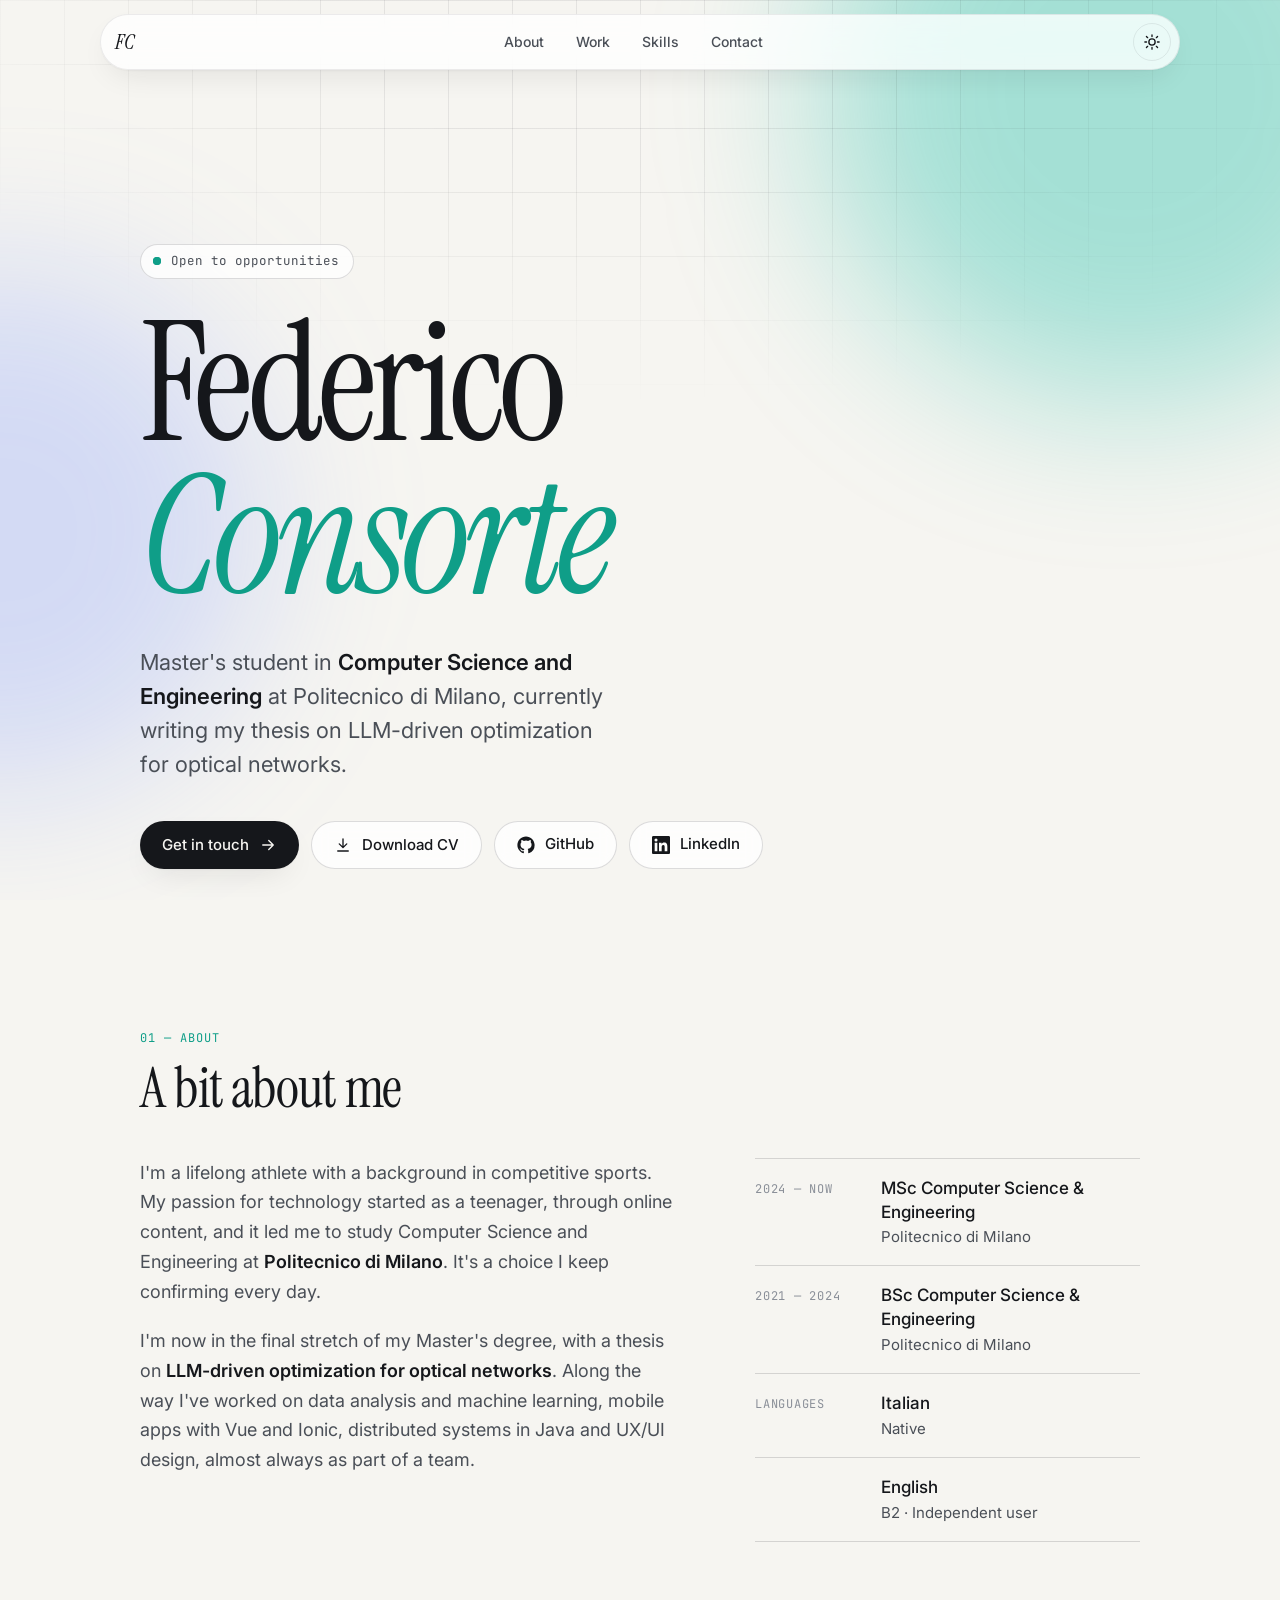
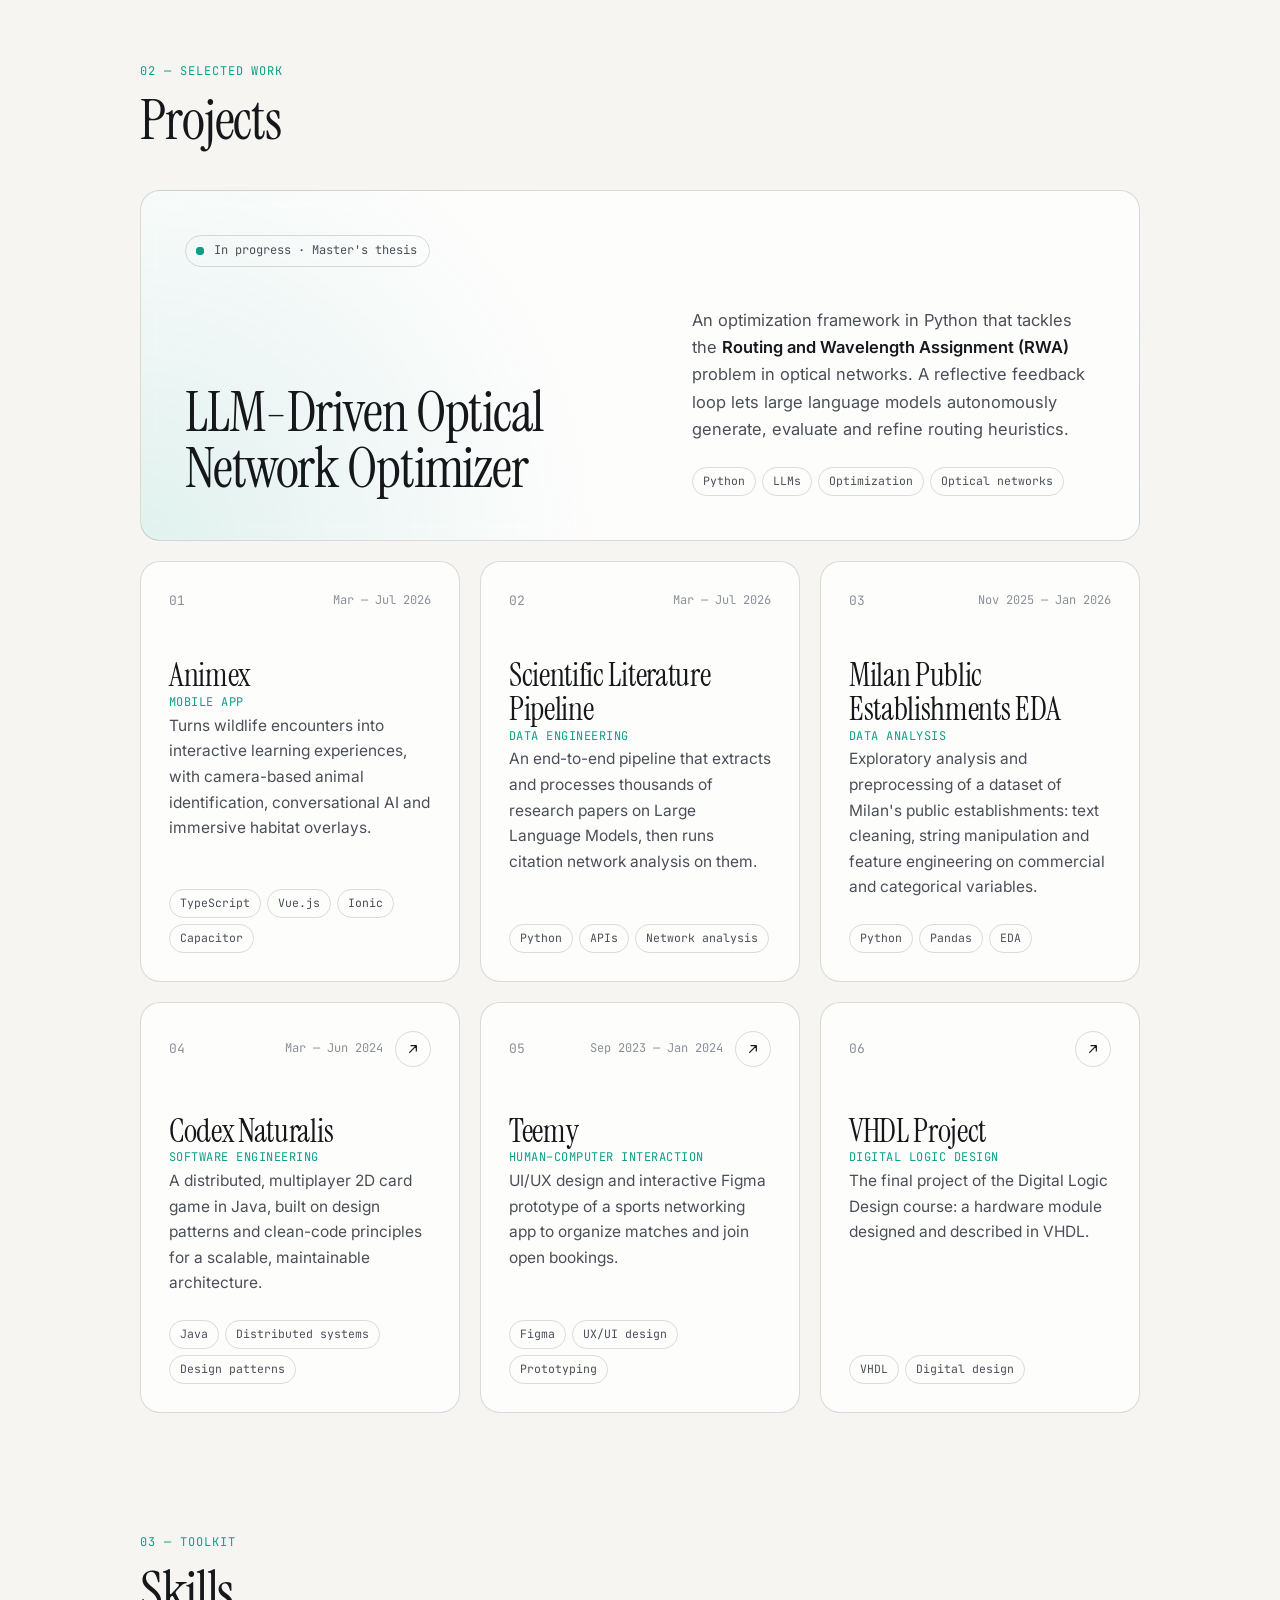
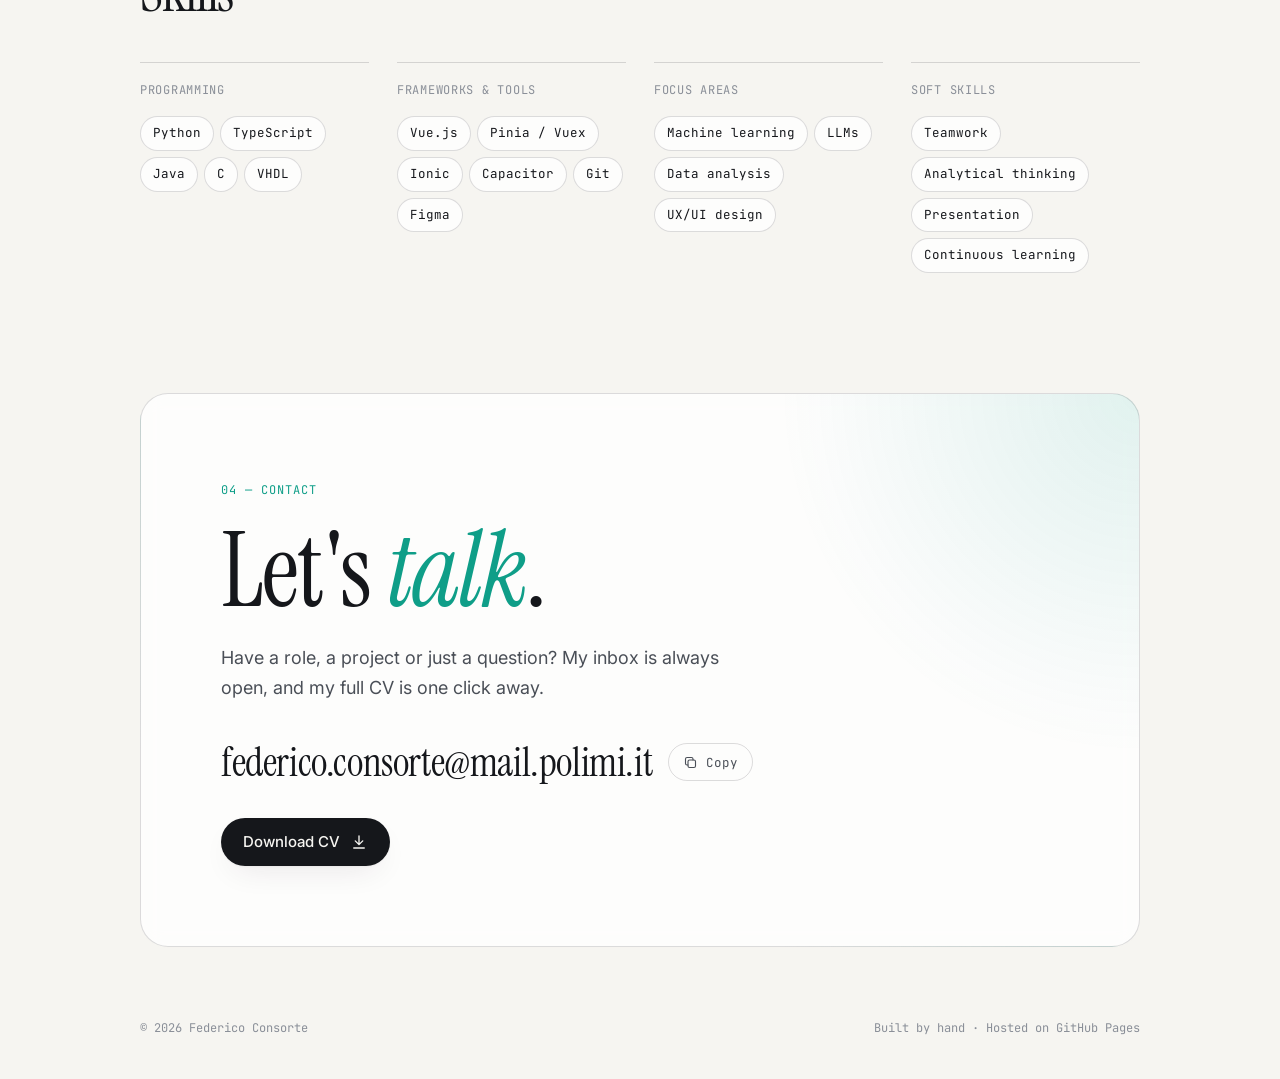
==== commit 5929d296: "Add CV and update site content from it - Add downloadable CV (Federico_Consorte_CV.pdf) from hero an" ====
--- a/index.html
+++ b/index.html
@@ -4,7 +4,7 @@
     <meta charset="UTF-8">
     <meta name="viewport" content="width=device-width, initial-scale=1.0">
     <title>Federico Consorte — Computer Science &amp; Engineering</title>
-    <meta name="description" content="Federico Consorte — Master's student in Computer Science and Engineering at Politecnico di Milano. Projects, contacts and CV.">
+    <meta name="description" content="Federico Consorte — Master's student in Computer Science and Engineering at Politecnico di Milano, working on LLM-driven optimization. Projects, skills, contacts and CV.">
     <meta name="theme-color" content="#f6f5f1" media="(prefers-color-scheme: light)">
     <meta name="theme-color" content="#0c0e11" media="(prefers-color-scheme: dark)">
 
@@ -43,7 +43,8 @@
         <nav aria-label="Main">
             <ul>
                 <li><a href="#about">About</a></li>
-                <li><a href="#projects">Projects</a></li>
+                <li><a href="#projects">Work</a></li>
+                <li><a href="#skills">Skills</a></li>
                 <li><a href="#contact">Contact</a></li>
             </ul>
         </nav>
@@ -65,14 +66,18 @@
         </h1>
         <p class="lead reveal">
             Master's student in <strong>Computer Science and Engineering</strong>
-            at Politecnico di Milano. I like building software that is solid
-            under the hood and pleasant to use on the surface.
+            at Politecnico di Milano, currently writing my thesis on
+            LLM-driven optimization for optical networks.
         </p>
         <div class="actions reveal">
             <a class="btn btn-primary" href="mailto:federico.consorte@mail.polimi.it">
                 Get in touch
                 <svg viewBox="0 0 24 24" aria-hidden="true"><path d="M5 12h14M13 6l6 6-6 6"/></svg>
             </a>
+            <a class="btn btn-ghost btn-cv" href="Federico_Consorte_CV.pdf" target="_blank" rel="noopener">
+                <svg viewBox="0 0 24 24" aria-hidden="true"><path d="M12 4v11M7 10.5l5 5 5-5M5 20h14"/></svg>
+                Download CV
+            </a>
             <a class="btn btn-ghost" href="https://github.com/ilcons22" target="_blank" rel="noopener">
                 <svg class="brand" viewBox="0 0 24 24" aria-hidden="true"><path d="M12 .5C5.65.5.5 5.65.5 12c0 5.08 3.29 9.39 7.86 10.91.58.1.79-.25.79-.56v-2c-3.2.7-3.87-1.37-3.87-1.37-.52-1.33-1.28-1.69-1.28-1.69-1.05-.72.08-.7.08-.7 1.16.08 1.77 1.19 1.77 1.19 1.03 1.77 2.7 1.26 3.36.96.1-.75.4-1.26.73-1.55-2.55-.29-5.24-1.28-5.24-5.69 0-1.26.45-2.28 1.19-3.09-.12-.29-.52-1.46.11-3.05 0 0 .97-.31 3.17 1.18a11 11 0 0 1 5.77 0c2.2-1.49 3.17-1.18 3.17-1.18.63 1.59.23 2.76.11 3.05.74.81 1.19 1.83 1.19 3.09 0 4.42-2.69 5.39-5.26 5.68.41.36.78 1.06.78 2.14v3.17c0 .31.21.67.8.56A11.5 11.5 0 0 0 23.5 12C23.5 5.65 18.35.5 12 .5Z"/></svg>
                 GitHub
@@ -93,33 +98,36 @@
         <div class="about-grid">
             <div class="about-text reveal">
                 <p>
-                    I'm a Computer Science and Engineering student at
-                    <strong>Politecnico di Milano</strong>, where I also completed
-                    my bachelor's degree. Along the way I've worked on everything from
-                    hardware described in VHDL to distributed Java applications and
-                    user-centred interface design.
+                    I'm a lifelong athlete with a background in competitive sports.
+                    My passion for technology started as a teenager, through online
+                    content, and it led me to study Computer Science and Engineering at
+                    <strong>Politecnico di Milano</strong>. It's a choice I keep
+                    confirming every day.
                 </p>
                 <p>
-                    I enjoy working in teams, breaking hard problems into clean pieces
-                    and shipping things that actually work. I'm currently looking for
-                    opportunities where I can learn fast and contribute to real products.
+                    I'm now in the final stretch of my Master's degree, with a thesis on
+                    <strong>LLM-driven optimization for optical networks</strong>. Along the
+                    way I've worked on data analysis and machine learning, mobile apps
+                    with Vue and Ionic, distributed systems in Java and UX/UI design,
+                    almost always as part of a team.
                 </p>
             </div>
             <dl class="facts reveal">
                 <div>
-                    <dt>Currently</dt>
+                    <dt>2024 — now</dt>
                     <dd>MSc Computer Science &amp; Engineering<span>Politecnico di Milano</span></dd>
                 </div>
                 <div>
-                    <dt>Previously</dt>
-                    <dd>BSc Computer Engineering<span>Politecnico di Milano</span></dd>
+                    <dt>2021 — 2024</dt>
+                    <dd>BSc Computer Science &amp; Engineering<span>Politecnico di Milano</span></dd>
                 </div>
                 <div>
-                    <dt>Find me on</dt>
-                    <dd class="links">
-                        <a href="https://github.com/ilcons22" target="_blank" rel="noopener">GitHub</a> ·
-                        <a href="https://www.linkedin.com/in/federico-consorte-6b28241b6/" target="_blank" rel="noopener">LinkedIn</a>
-                    </dd>
+                    <dt>Languages</dt>
+                    <dd>Italian<span>Native</span></dd>
+                </div>
+                <div>
+                    <dt></dt>
+                    <dd>English<span>B2 · Independent user</span></dd>
                 </div>
             </dl>
         </div>
@@ -129,61 +137,159 @@
     <section id="projects" class="section">
         <div class="section-head reveal">
             <span class="eyebrow">02 — Selected work</span>
-            <h2>Bachelor's projects</h2>
+            <h2>Projects</h2>
         </div>
 
         <div class="projects">
+            <article class="card card-featured reveal">
+                <div class="card-top">
+                    <span class="badge"><span class="dot"></span>In progress · Master's thesis</span>
+                </div>
+                <div class="featured-body">
+                    <h3>LLM-Driven Optical Network Optimizer</h3>
+                    <div>
+                        <p>An optimization framework in Python that tackles the
+                           <strong>Routing and Wavelength Assignment (RWA)</strong> problem in
+                           optical networks. A reflective feedback loop lets large language
+                           models autonomously generate, evaluate and refine routing heuristics.</p>
+                        <ul class="tags">
+                            <li>Python</li><li>LLMs</li><li>Optimization</li><li>Optical networks</li>
+                        </ul>
+                    </div>
+                </div>
+            </article>
+
+            <article class="card reveal">
+                <div class="card-top">
+                    <span class="card-index">01</span>
+                    <span class="card-date">Mar — Jul 2026</span>
+                </div>
+                <h3>Animex</h3>
+                <p class="card-context">Mobile app</p>
+                <p>Turns wildlife encounters into interactive learning experiences, with
+                   camera-based animal identification, conversational AI and immersive
+                   habitat overlays.</p>
+                <ul class="tags">
+                    <li>TypeScript</li><li>Vue.js</li><li>Ionic</li><li>Capacitor</li>
+                </ul>
+            </article>
+
+            <article class="card reveal">
+                <div class="card-top">
+                    <span class="card-index">02</span>
+                    <span class="card-date">Mar — Jul 2026</span>
+                </div>
+                <h3>Scientific Literature Pipeline</h3>
+                <p class="card-context">Data engineering</p>
+                <p>An end-to-end pipeline that extracts and processes thousands of research
+                   papers on Large Language Models, then runs citation network analysis
+                   on them.</p>
+                <ul class="tags">
+                    <li>Python</li><li>APIs</li><li>Network analysis</li>
+                </ul>
+            </article>
+
+            <article class="card reveal">
+                <div class="card-top">
+                    <span class="card-index">03</span>
+                    <span class="card-date">Nov 2025 — Jan 2026</span>
+                </div>
+                <h3>Milan Public Establishments EDA</h3>
+                <p class="card-context">Data analysis</p>
+                <p>Exploratory analysis and preprocessing of a dataset of Milan's public
+                   establishments: text cleaning, string manipulation and feature
+                   engineering on commercial and categorical variables.</p>
+                <ul class="tags">
+                    <li>Python</li><li>Pandas</li><li>EDA</li>
+                </ul>
+            </article>
+
             <a class="card reveal" href="https://github.com/Ago19pc/IS24-AM04" target="_blank" rel="noopener">
                 <div class="card-top">
-                    <span class="card-index">01</span>
+                    <span class="card-index">04</span>
+                    <span class="card-meta"><span class="card-date">Mar — Jun 2024</span><svg class="card-arrow" viewBox="0 0 24 24" aria-hidden="true"><path d="M7 17 17 7M9 7h8v8"/></svg></span>
+                </div>
+                <h3>Codex Naturalis</h3>
+                <p class="card-context">Software Engineering</p>
+                <p>A distributed, multiplayer 2D card game in Java, built on design
+                   patterns and clean-code principles for a scalable, maintainable
+                   architecture.</p>
+                <ul class="tags">
+                    <li>Java</li><li>Distributed systems</li><li>Design patterns</li>
+                </ul>
+            </a>
+
+            <a class="card reveal" href="https://github.com/dltmtt/HCI23-GliInformagici" target="_blank" rel="noopener">
+                <div class="card-top">
+                    <span class="card-index">05</span>
+                    <span class="card-meta"><span class="card-date">Sep 2023 — Jan 2024</span><svg class="card-arrow" viewBox="0 0 24 24" aria-hidden="true"><path d="M7 17 17 7M9 7h8v8"/></svg></span>
+                </div>
+                <h3>Teemy</h3>
+                <p class="card-context">Human–Computer Interaction</p>
+                <p>UI/UX design and interactive Figma prototype of a sports networking app
+                   to organize matches and join open bookings.</p>
+                <ul class="tags">
+                    <li>Figma</li><li>UX/UI design</li><li>Prototyping</li>
+                </ul>
+            </a>
+
+            <a class="card reveal" href="https://github.com/Ago19pc/ProgettoReti" target="_blank" rel="noopener">
+                <div class="card-top">
+                    <span class="card-index">06</span>
                     <svg class="card-arrow" viewBox="0 0 24 24" aria-hidden="true"><path d="M7 17 17 7M9 7h8v8"/></svg>
                 </div>
-                <h3>Codex Naturalis</h3>
-                <p class="card-context">Software Engineering final project</p>
-                <p>A digital, multiplayer version of the board game <em>Codex Naturalis</em>,
-                   built in Java with a client–server architecture.</p>
-                <ul class="tags">
-                    <li>Java</li><li>Client–Server</li><li>Team project</li>
-                </ul>
-            </a>
-
-            <a class="card reveal" href="https://github.com/dltmtt/HCI23-GliInformagici" target="_blank" rel="noopener">
-                <div class="card-top">
-                    <span class="card-index">02</span>
-                    <svg class="card-arrow" viewBox="0 0 24 24" aria-hidden="true"><path d="M7 17 17 7M9 7h8v8"/></svg>
-                </div>
-                <h3>Teemy</h3>
-                <p class="card-context">Human–Computer Interaction project</p>
-                <p>An application designed through a user-centred process: research,
-                   prototyping and usability evaluation.</p>
-                <ul class="tags">
-                    <li>UX Design</li><li>Prototyping</li><li>Team project</li>
-                </ul>
-            </a>
-
-            <a class="card reveal" href="https://github.com/Ago19pc/ProgettoReti" target="_blank" rel="noopener">
-                <div class="card-top">
-                    <span class="card-index">03</span>
-                    <svg class="card-arrow" viewBox="0 0 24 24" aria-hidden="true"><path d="M7 17 17 7M9 7h8v8"/></svg>
-                </div>
                 <h3>VHDL Project</h3>
-                <p class="card-context">Digital Logic Design final project</p>
-                <p>A hardware component specified, described in VHDL and
-                   verified through simulation and synthesis.</p>
-                <ul class="tags">
-                    <li>VHDL</li><li>FPGA</li><li>Digital design</li>
-                </ul>
-            </a>
+                <p class="card-context">Digital Logic Design</p>
+                <p>The final project of the Digital Logic Design course: a hardware
+                   module designed and described in VHDL.</p>
+                <ul class="tags">
+                    <li>VHDL</li><li>Digital design</li>
+                </ul>
+            </a>
+        </div>
+    </section>
+
+    <!-- SKILLS -->
+    <section id="skills" class="section">
+        <div class="section-head reveal">
+            <span class="eyebrow">03 — Toolkit</span>
+            <h2>Skills</h2>
+        </div>
+        <div class="skills">
+            <div class="skill-group reveal">
+                <h3>Programming</h3>
+                <ul class="tags">
+                    <li>Python</li><li>TypeScript</li><li>Java</li><li>C</li><li>VHDL</li>
+                </ul>
+            </div>
+            <div class="skill-group reveal">
+                <h3>Frameworks &amp; tools</h3>
+                <ul class="tags">
+                    <li>Vue.js</li><li>Pinia / Vuex</li><li>Ionic</li><li>Capacitor</li><li>Git</li><li>Figma</li>
+                </ul>
+            </div>
+            <div class="skill-group reveal">
+                <h3>Focus areas</h3>
+                <ul class="tags">
+                    <li>Machine learning</li><li>LLMs</li><li>Data analysis</li><li>UX/UI design</li>
+                </ul>
+            </div>
+            <div class="skill-group reveal">
+                <h3>Soft skills</h3>
+                <ul class="tags">
+                    <li>Teamwork</li><li>Analytical thinking</li><li>Presentation</li><li>Continuous learning</li>
+                </ul>
+            </div>
         </div>
     </section>
 
     <!-- CONTACT -->
     <section id="contact" class="section contact">
         <div class="contact-card reveal">
-            <span class="eyebrow">03 — Contact</span>
+            <span class="eyebrow">04 — Contact</span>
             <h2>Let's <em>talk</em>.</h2>
-            <p>Have a role, a project or just a question? My inbox is always open.
-               My CV is available on request.</p>
+            <p>Have a role, a project or just a question? My inbox is always open,
+               and my full CV is one click away.</p>
 
             <div class="email-row">
                 <a class="email" href="mailto:federico.consorte@mail.polimi.it">federico.consorte@mail.polimi.it</a>
@@ -193,12 +299,10 @@
                 </button>
             </div>
 
-            <!-- CV: carica il PDF nel repository, poi decommenta e aggiorna il nome del file.
-            <a class="btn btn-primary" href="cv_federico_consorte.pdf" target="_blank">
+            <a class="btn btn-primary" href="Federico_Consorte_CV.pdf" target="_blank" rel="noopener">
                 Download CV
-                <svg viewBox="0 0 24 24" aria-hidden="true"><path d="M12 4v12M6 11l6 6 6-6M5 20h14"/></svg>
-            </a>
-            -->
+                <svg viewBox="0 0 24 24" aria-hidden="true"><path d="M12 4v11M7 10.5l5 5 5-5M5 20h14"/></svg>
+            </a>
         </div>
     </section>
 </main>
--- a/stile.css
+++ b/stile.css
@@ -515,7 +515,7 @@
     transition: opacity .3s;
 }
 
-.card:hover {
+a.card:hover {
     transform: translateY(-4px);
     border-color: var(--accent);
     box-shadow: var(--shadow);
@@ -556,7 +556,7 @@
 
 .card h3 {
     font-family: var(--font-display);
-    font-size: 34px;
+    font-size: 32px;
     line-height: 1.05;
     letter-spacing: -.01em;
 }
@@ -579,6 +579,93 @@
 .card .card-context {
     color: var(--accent);
     font-size: 12px;
+}
+
+.card-meta {
+    display: flex;
+    align-items: center;
+    gap: 12px;
+}
+
+.card-date {
+    font-family: var(--font-mono);
+    font-size: 12px;
+    color: var(--ink-faint);
+}
+
+/* Featured (thesis) card */
+.card-featured {
+    grid-column: 1 / -1;
+    padding: clamp(28px, 4vw, 44px);
+    background:
+        radial-gradient(700px circle at 0% 100%, var(--accent-soft), transparent 65%),
+        var(--bg-elev);
+}
+
+.card-featured .card-top {
+    margin-bottom: 40px;
+}
+
+.badge {
+    display: inline-flex;
+    align-items: center;
+    gap: 10px;
+    padding: 5px 12px 5px 10px;
+    border: 1px solid var(--line-strong);
+    border-radius: 999px;
+    font-family: var(--font-mono);
+    font-size: 12px;
+    color: var(--ink-soft);
+}
+
+.featured-body {
+    display: grid;
+    grid-template-columns: 1.1fr 1fr;
+    gap: clamp(24px, 5vw, 64px);
+    align-items: end;
+}
+
+.card-featured h3 {
+    font-size: clamp(36px, 5vw, 56px);
+    line-height: 1;
+    letter-spacing: -.02em;
+}
+
+.card-featured p {
+    font-size: 16.5px;
+}
+
+/* ==========================================================================
+   Skills
+   ========================================================================== */
+.skills {
+    display: grid;
+    grid-template-columns: repeat(4, 1fr);
+    gap: 20px 28px;
+}
+
+.skill-group {
+    padding-top: 18px;
+    border-top: 1px solid var(--line-strong);
+}
+
+.skill-group h3 {
+    font-family: var(--font-mono);
+    font-size: 12px;
+    letter-spacing: .06em;
+    text-transform: uppercase;
+    color: var(--ink-faint);
+}
+
+.skill-group .tags {
+    padding-top: 16px;
+}
+
+.skill-group .tags li {
+    padding: 6px 12px;
+    font-size: 12.5px;
+    color: var(--ink);
+    background: var(--bg-elev);
 }
 
 .tags {
@@ -632,7 +719,7 @@
     flex-wrap: wrap;
     align-items: center;
     gap: 12px 16px;
-    margin-bottom: 24px;
+    margin-bottom: 32px;
 }
 
 .email {
@@ -640,7 +727,7 @@
     font-size: clamp(24px, 4.2vw, 40px);
     line-height: 1.2;
     letter-spacing: -.01em;
-    overflow-wrap: anywhere;
+    overflow-wrap: break-word;
     background: linear-gradient(currentColor, currentColor) 0 100% / 0 1px no-repeat;
     transition: background-size .4s cubic-bezier(.2, .8, .2, 1), color .2s;
 }
@@ -715,8 +802,11 @@
 .hero .reveal:nth-child(2) { transition-delay: .08s; }
 .hero .reveal:nth-child(3) { transition-delay: .16s; }
 .hero .reveal:nth-child(4) { transition-delay: .24s; }
-.projects .reveal:nth-child(2) { transition-delay: .08s; }
-.projects .reveal:nth-child(3) { transition-delay: .16s; }
+.projects .reveal:nth-child(3n) { transition-delay: .08s; }
+.projects .reveal:nth-child(3n+1):not(:first-child) { transition-delay: .16s; }
+.skills .reveal:nth-child(2) { transition-delay: .06s; }
+.skills .reveal:nth-child(3) { transition-delay: .12s; }
+.skills .reveal:nth-child(4) { transition-delay: .18s; }
 
 /* After revealing, cards must keep their own fast hover transition */
 .js .card.reveal.in {
@@ -726,8 +816,18 @@
 /* ==========================================================================
    Responsive
    ========================================================================== */
+@media (max-width: 1000px) {
+    .projects {
+        grid-template-columns: repeat(2, 1fr);
+    }
+
+    .skills {
+        grid-template-columns: repeat(2, 1fr);
+    }
+}
+
 @media (max-width: 900px) {
-    .projects {
+    .featured-body {
         grid-template-columns: 1fr;
     }
 
@@ -759,13 +859,31 @@
         justify-content: center;
     }
 
-    .btn-primary {
+    .btn-primary,
+    .btn-cv {
         flex-basis: 100%;
+    }
+
+    .contact-card {
+        padding: 32px 22px;
+    }
+
+    .email {
+        font-size: clamp(19px, 5.7vw, 26px);
     }
 
     .facts > div {
         grid-template-columns: 1fr;
         gap: 4px;
+    }
+
+    .facts dt:empty {
+        display: none;
+    }
+
+    .projects,
+    .skills {
+        grid-template-columns: 1fr;
     }
 
     .card {
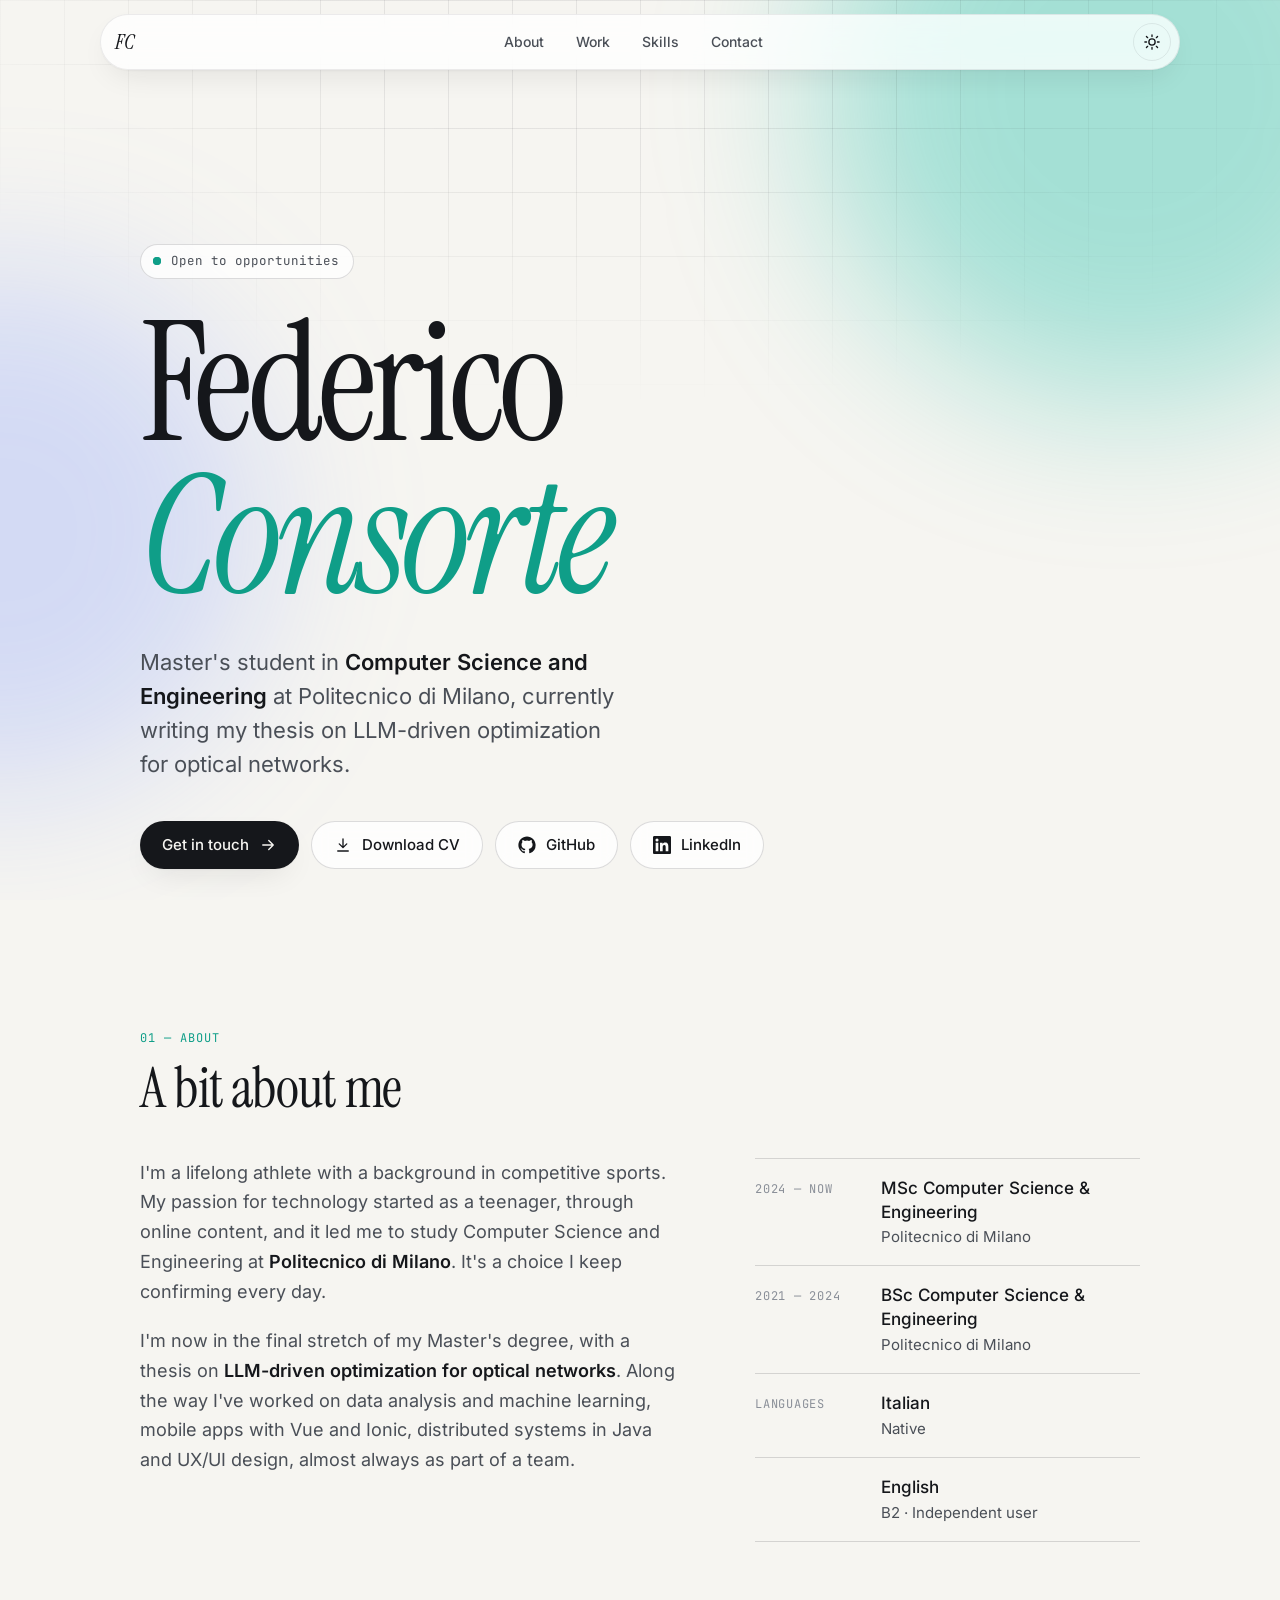
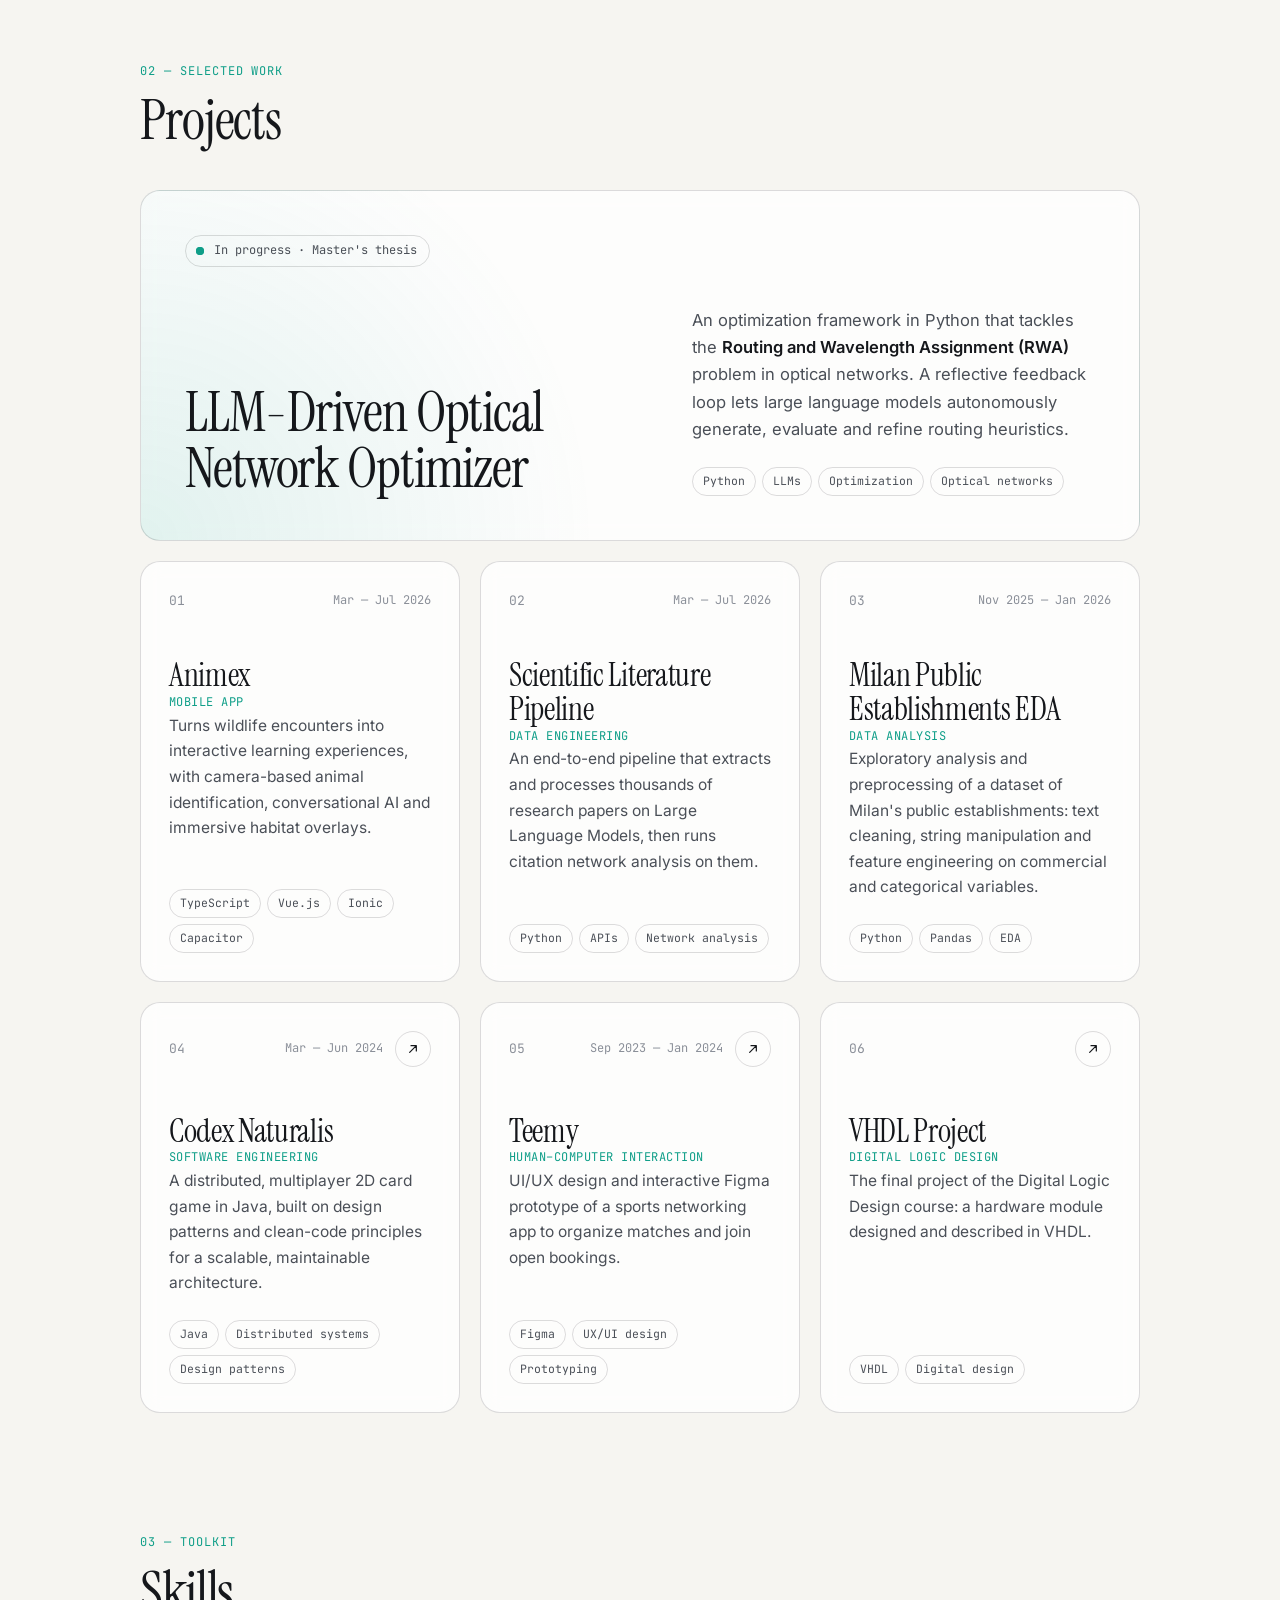
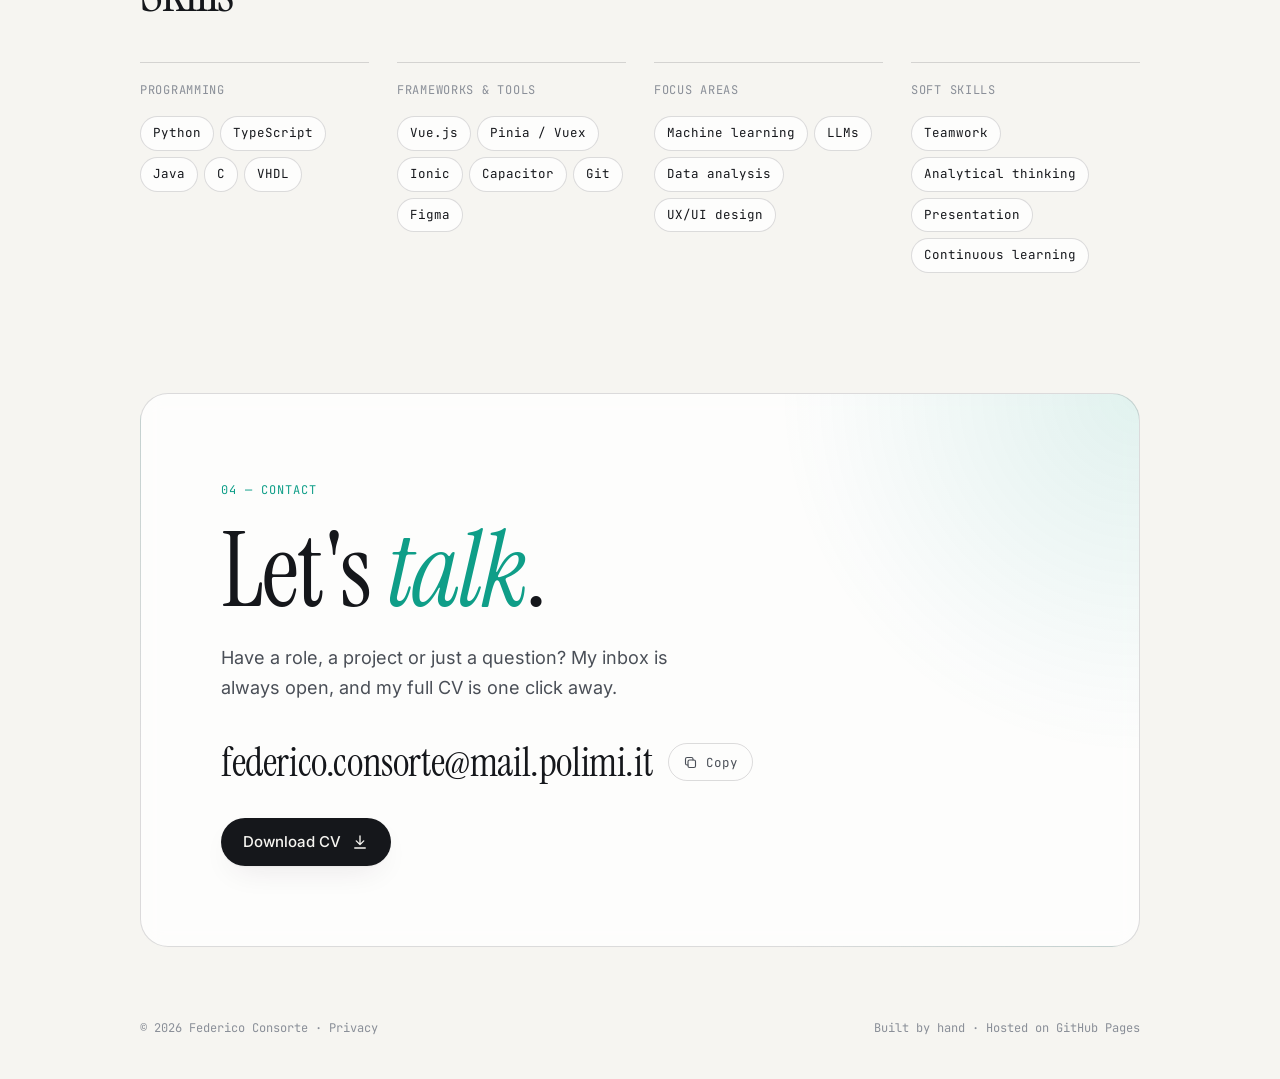
==== commit 4e87b328: "Add privacy notice page and self-host fonts - New privacy.html describing visit statistics, provider" ====
--- a/index.html
+++ b/index.html
@@ -15,9 +15,8 @@
 
     <link rel="icon" href="data:image/svg+xml,%3Csvg xmlns='http://www.w3.org/2000/svg' viewBox='0 0 64 64'%3E%3Crect width='64' height='64' rx='16' fill='%230f9e88'/%3E%3Ctext x='50%25' y='54%25' text-anchor='middle' dominant-baseline='middle' font-family='Georgia,serif' font-style='italic' font-size='34' fill='%23fff'%3EFC%3C/text%3E%3C/svg%3E">
 
-    <link rel="preconnect" href="https://fonts.googleapis.com">
-    <link rel="preconnect" href="https://fonts.gstatic.com" crossorigin>
-    <link href="https://fonts.googleapis.com/css2?family=Instrument+Serif:ital@0;1&family=Inter:wght@400;500;600&family=JetBrains+Mono:wght@400;500&display=swap" rel="stylesheet">
+    <link rel="preload" href="fonts/instrument-serif-latin-400-normal.woff2" as="font" type="font/woff2" crossorigin>
+    <link rel="preload" href="fonts/inter-latin-400-normal.woff2" as="font" type="font/woff2" crossorigin>
 
     <link rel="stylesheet" href="stile.css">
 
@@ -308,7 +307,7 @@
 </main>
 
 <footer class="footer">
-    <span>© <span id="year">2026</span> Federico Consorte</span>
+    <span>© <span id="year">2026</span> Federico Consorte · <a href="privacy.html">Privacy</a></span>
     <span>Built by hand · Hosted on GitHub Pages</span>
 </footer>
 
--- a/stile.css
+++ b/stile.css
@@ -1,3 +1,62 @@
+/* ==========================================================================
+   Fonts (self-hosted, SIL Open Font License — see fonts/)
+   ========================================================================== */
+@font-face {
+    font-family: "Instrument Serif";
+    font-style: normal;
+    font-weight: 400;
+    font-display: swap;
+    src: url("fonts/instrument-serif-latin-400-normal.woff2") format("woff2");
+}
+
+@font-face {
+    font-family: "Instrument Serif";
+    font-style: italic;
+    font-weight: 400;
+    font-display: swap;
+    src: url("fonts/instrument-serif-latin-400-italic.woff2") format("woff2");
+}
+
+@font-face {
+    font-family: "Inter";
+    font-style: normal;
+    font-weight: 400;
+    font-display: swap;
+    src: url("fonts/inter-latin-400-normal.woff2") format("woff2");
+}
+
+@font-face {
+    font-family: "Inter";
+    font-style: normal;
+    font-weight: 500;
+    font-display: swap;
+    src: url("fonts/inter-latin-500-normal.woff2") format("woff2");
+}
+
+@font-face {
+    font-family: "Inter";
+    font-style: normal;
+    font-weight: 600;
+    font-display: swap;
+    src: url("fonts/inter-latin-600-normal.woff2") format("woff2");
+}
+
+@font-face {
+    font-family: "JetBrains Mono";
+    font-style: normal;
+    font-weight: 400;
+    font-display: swap;
+    src: url("fonts/jetbrains-mono-latin-400-normal.woff2") format("woff2");
+}
+
+@font-face {
+    font-family: "JetBrains Mono";
+    font-style: normal;
+    font-weight: 500;
+    font-display: swap;
+    src: url("fonts/jetbrains-mono-latin-500-normal.woff2") format("woff2");
+}
+
 /* ==========================================================================
    Tokens
    ========================================================================== */
@@ -772,6 +831,16 @@
 /* ==========================================================================
    Footer
    ========================================================================== */
+.footer a {
+    border-bottom: 1px solid transparent;
+    transition: color .2s, border-color .2s;
+}
+
+.footer a:hover {
+    color: var(--ink);
+    border-color: var(--ink-faint);
+}
+
 .footer {
     max-width: var(--max);
     margin: 0 auto;
@@ -909,3 +978,41 @@
         transform: none;
     }
 }
+
+/* ==========================================================================
+   Legal page (privacy.html)
+   ========================================================================== */
+.legal {
+    max-width: 720px;
+    padding-top: clamp(56px, 10vw, 112px);
+}
+
+.legal h1 {
+    margin: 14px 0 8px;
+    font-size: clamp(56px, 10vw, 104px);
+}
+
+.legal h2 {
+    margin: 44px 0 10px;
+    font-family: var(--font-body);
+    font-size: 18px;
+    font-weight: 600;
+    letter-spacing: 0;
+    line-height: 1.4;
+}
+
+.legal p {
+    margin: 0 0 14px;
+    color: var(--ink-soft);
+}
+
+.legal a {
+    color: var(--ink);
+    border-bottom: 1px solid var(--line-strong);
+    transition: color .2s, border-color .2s;
+}
+
+.legal a:hover {
+    color: var(--accent);
+    border-color: var(--accent);
+}
